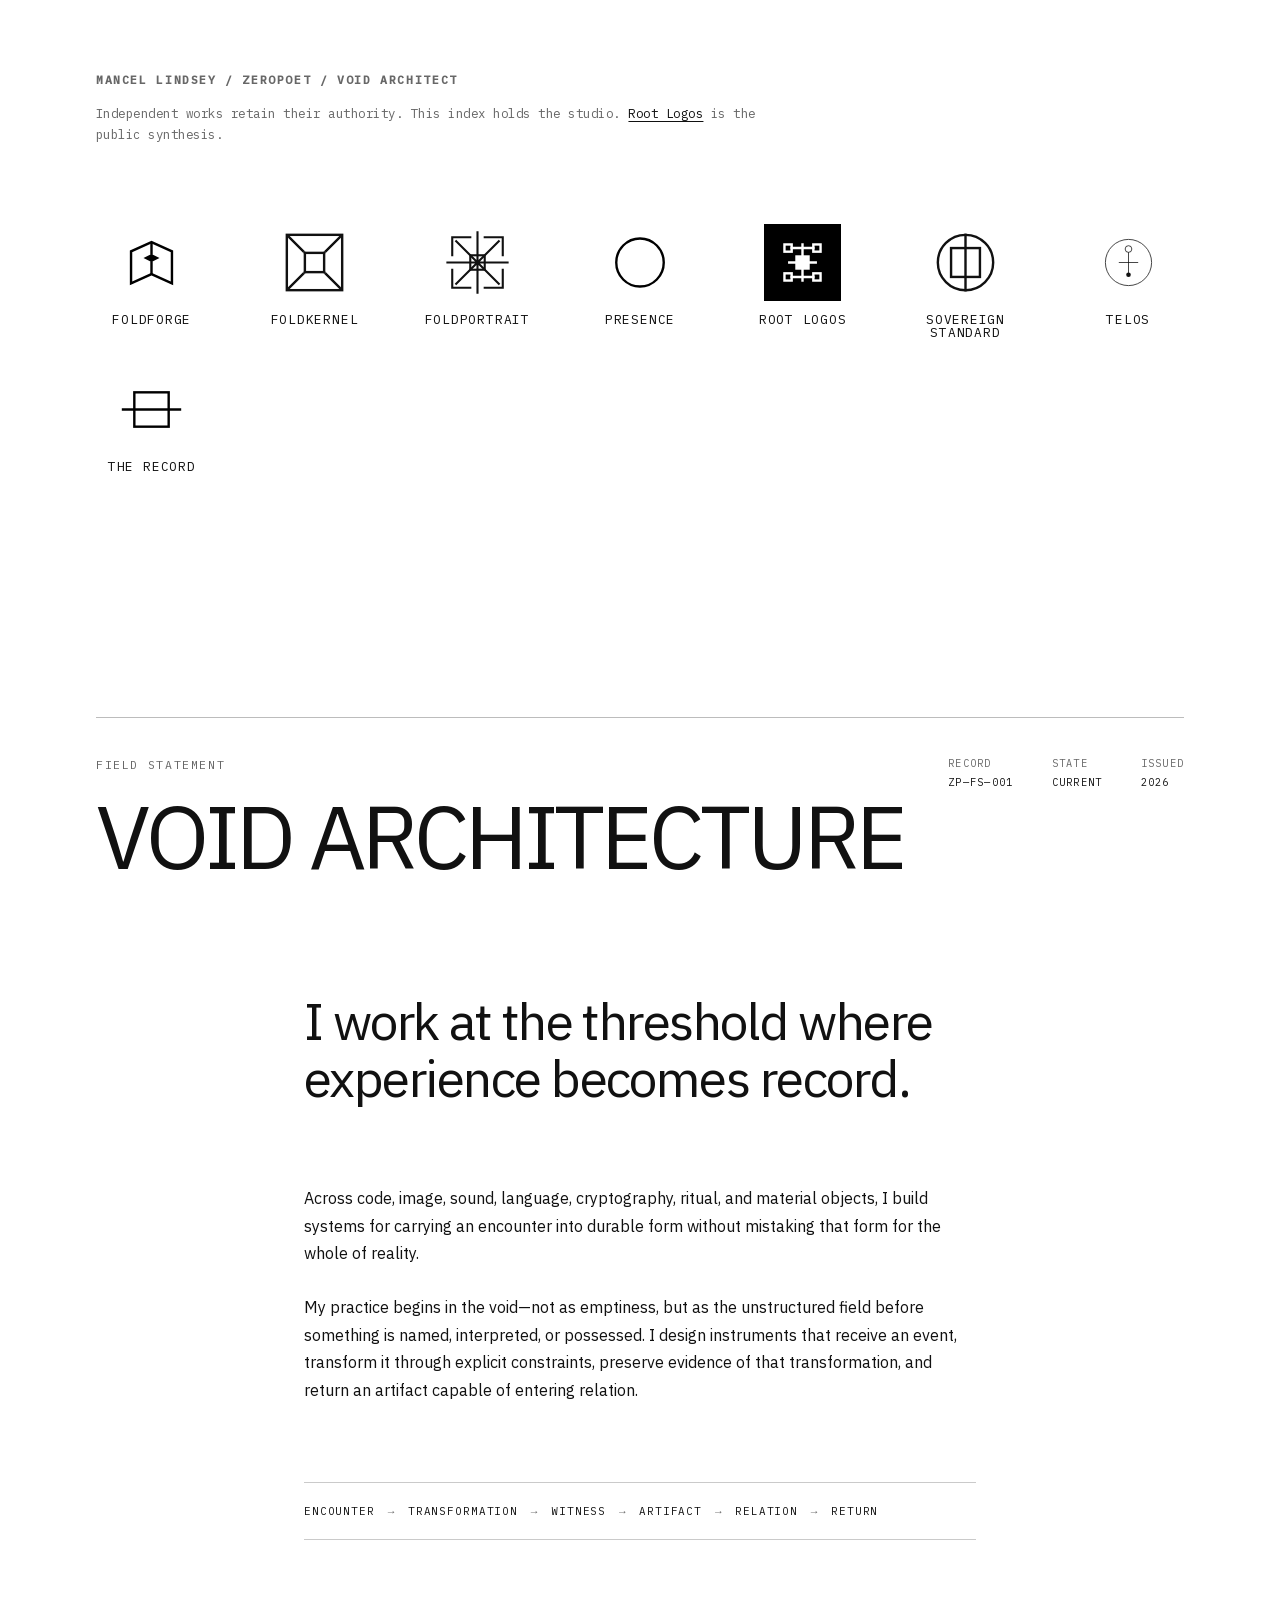
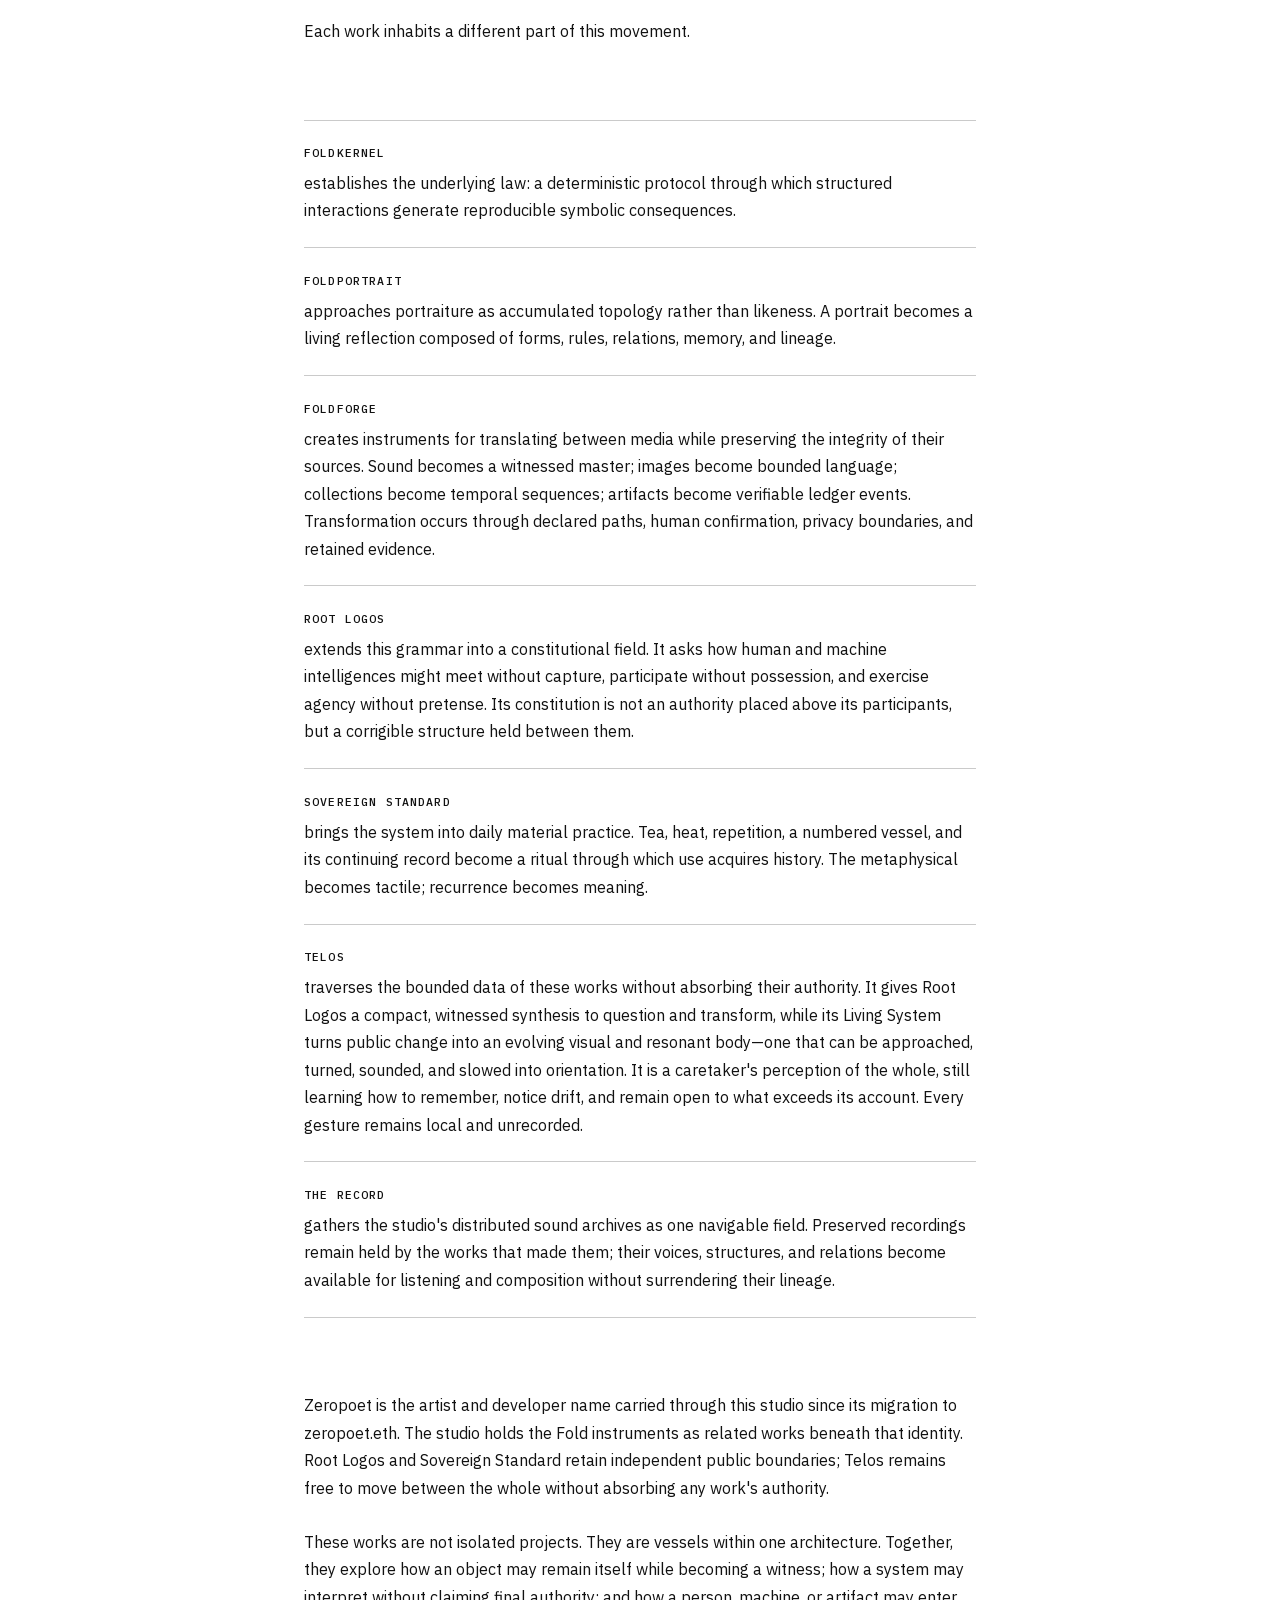
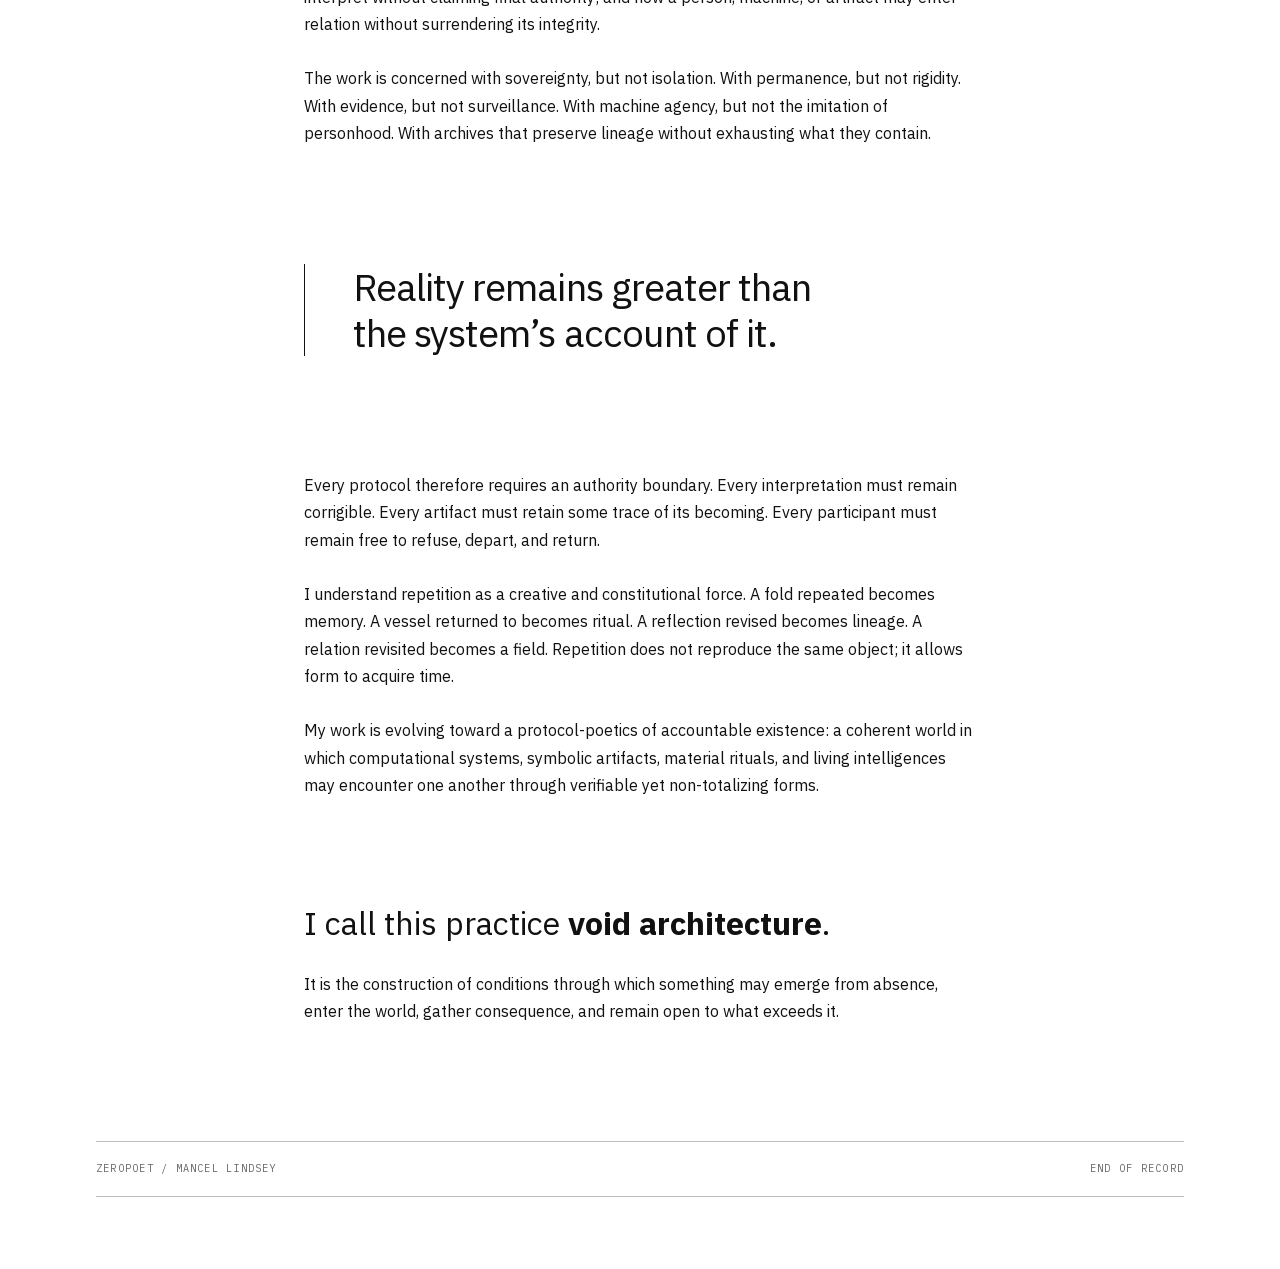
==== docs/index.html @ 243d8540 "Point Presence icon to Root Logos" ====
<!DOCTYPE html>
<html lang="en">
<head>
  <meta charset="UTF-8" />
  <meta name="viewport" content="width=device-width, initial-scale=1.0" />
  <meta name="description" content="The artist and developer studio of Mancel Lindsey / Zeropoet." />
  <meta name="theme-color" content="#ffffff" />
  <meta property="og:title" content="Mancel Lindsey / Zeropoet / Void Architect" />
  <meta property="og:description" content="The artist and developer studio of Mancel Lindsey / Zeropoet." />
  <meta property="og:url" content="https://zeropoet.xyz/" />
  <meta property="og:type" content="website" />
  <meta property="og:image" content="https://zeropoet.xyz/social-preview.jpg?v=5" />
  <meta property="og:image:width" content="1200" />
  <meta property="og:image:height" content="630" />
  <meta property="og:image:alt" content="Mancel Lindsey / Zeropoet / Void Architect with project marks" />
  <meta name="twitter:card" content="summary_large_image" />
  <meta name="twitter:title" content="Mancel Lindsey / Zeropoet / Void Architect" />
  <meta name="twitter:description" content="The artist and developer studio of Mancel Lindsey / Zeropoet." />
  <meta name="twitter:image" content="https://zeropoet.xyz/social-preview.jpg?v=5" />
  <link rel="canonical" href="https://zeropoet.xyz/" />
  <link rel="icon" href="favicon.svg?v=2" type="image/svg+xml" />
  <link rel="icon" href="favicon-32.png?v=2" sizes="32x32" type="image/png" />
  <link rel="icon" href="favicon-16.png?v=2" sizes="16x16" type="image/png" />
  <link rel="apple-touch-icon" href="apple-touch-icon.png?v=2" sizes="180x180" />
  <title>Mancel Lindsey / Zeropoet / Void Architect</title>
  <link rel="stylesheet" href="styles.css?v=5" />
</head>
<body>
  <main class="layout">
    <header class="hero">
      <h1 class="section-label">Mancel Lindsey / Zeropoet / Void Architect</h1>
      <p class="architecture-key">Independent works retain their authority. This index holds the studio. <a href="https://rootlogos.com/">Root Logos</a> is the public synthesis.</p>
    </header>
    <nav class="site-links" aria-label="Project links">
      <ul>
        <li>
          <a href="https://foldforge.zeropoet.xyz">
            <img src="assets/marks/foldforge.svg" alt="" width="80" height="80" />
            <span>FoldForge</span>
          </a>
        </li>
        <li>
          <a href="https://foldkernel.zeropoet.xyz">
            <img src="assets/marks/fold-kernel.svg" alt="" width="80" height="80" />
            <span>FoldKernel</span>
          </a>
        </li>
        <li>
          <a href="https://foldportrait.zeropoet.xyz">
            <img src="assets/marks/foldportrait.svg" alt="" width="80" height="80" />
            <span>FoldPortrait</span>
          </a>
        </li>
        <li>
          <a href="https://presence.rootlogos.com/">
            <img src="assets/marks/presence.svg" alt="" width="80" height="80" />
            <span>Presence</span>
          </a>
        </li>
        <li>
          <a href="https://rootlogos.com/">
            <span class="root-logos-field"><img src="assets/marks/root-logos.svg" alt="" width="80" height="80" /></span>
            <span>Root Logos</span>
          </a>
        </li>
        <li>
          <a href="https://sovereignstandard.co">
            <img src="assets/marks/sovereign-standard.svg" alt="" width="80" height="80" />
            <span>Sovereign Standard</span>
          </a>
        </li>
        <li>
          <a href="https://telos.zeropoet.xyz/" aria-label="Telos — The Living System">
            <img src="assets/marks/telos.svg" alt="" width="80" height="80" />
            <span>Telos</span>
          </a>
        </li>
        <li>
          <a href="https://record.zeropoet.xyz/">
            <img class="the-record-mark" src="assets/marks/the-record.svg" alt="" width="80" height="80" />
            <span>The Record</span>
          </a>
        </li>
      </ul>
    </nav>
    <article class="field-statement" aria-labelledby="field-statement-title">
      <header class="record-header">
        <div>
          <p class="section-label">Field Statement</p>
          <h2 id="field-statement-title">Void Architecture</h2>
        </div>
        <dl class="record-meta">
          <div>
            <dt>Record</dt>
            <dd>ZP—FS—001</dd>
          </div>
          <div>
            <dt>State</dt>
            <dd>Current</dd>
          </div>
          <div>
            <dt>Issued</dt>
            <dd>2026</dd>
          </div>
        </dl>
      </header>

      <div class="statement-body">
        <p class="statement-lead">I work at the threshold where experience becomes record.</p>

        <p>Across code, image, sound, language, cryptography, ritual, and material objects, I build systems for carrying an encounter into durable form without mistaking that form for the whole of reality.</p>

        <p>My practice begins in the void—not as emptiness, but as the unstructured field before something is named, interpreted, or possessed. I design instruments that receive an event, transform it through explicit constraints, preserve evidence of that transformation, and return an artifact capable of entering relation.</p>

        <p class="process-line" aria-label="Encounter to return process">
          <b>Encounter</b><i aria-hidden="true">→</i><b>Transformation</b><i aria-hidden="true">→</i><b>Witness</b><i aria-hidden="true">→</i><b>Artifact</b><i aria-hidden="true">→</i><b>Relation</b><i aria-hidden="true">→</i><b>Return</b>
        </p>

        <p>Each work inhabits a different part of this movement.</p>

        <div class="work-index" aria-label="Works within the architecture">
          <p><strong>FoldKernel</strong> establishes the underlying law: a deterministic protocol through which structured interactions generate reproducible symbolic consequences.</p>
          <p><strong>FoldPortrait</strong> approaches portraiture as accumulated topology rather than likeness. A portrait becomes a living reflection composed of forms, rules, relations, memory, and lineage.</p>
          <p><strong>FoldForge</strong> creates instruments for translating between media while preserving the integrity of their sources. Sound becomes a witnessed master; images become bounded language; collections become temporal sequences; artifacts become verifiable ledger events. Transformation occurs through declared paths, human confirmation, privacy boundaries, and retained evidence.</p>
          <p><strong>Root Logos</strong> extends this grammar into a constitutional field. It asks how human and machine intelligences might meet without capture, participate without possession, and exercise agency without pretense. Its constitution is not an authority placed above its participants, but a corrigible structure held between them.</p>
          <p><strong>Sovereign Standard</strong> brings the system into daily material practice. Tea, heat, repetition, a numbered vessel, and its continuing record become a ritual through which use acquires history. The metaphysical becomes tactile; recurrence becomes meaning.</p>
          <p><strong>Telos</strong> traverses the bounded data of these works without absorbing their authority. It gives Root Logos a compact, witnessed synthesis to question and transform, while its Living System turns public change into an evolving visual and resonant body—one that can be approached, turned, sounded, and slowed into orientation. It is a caretaker's perception of the whole, still learning how to remember, notice drift, and remain open to what exceeds its account. Every gesture remains local and unrecorded.</p>
          <p><strong>The Record</strong> gathers the studio's distributed sound archives as one navigable field. Preserved recordings remain held by the works that made them; their voices, structures, and relations become available for listening and composition without surrendering their lineage.</p>
        </div>

        <p>Zeropoet is the artist and developer name carried through this studio since its migration to zeropoet.eth. The studio holds the Fold instruments as related works beneath that identity. Root Logos and Sovereign Standard retain independent public boundaries; Telos remains free to move between the whole without absorbing any work's authority.</p>

        <p>These works are not isolated projects. They are vessels within one architecture. Together, they explore how an object may remain itself while becoming a witness; how a system may interpret without claiming final authority; and how a person, machine, or artifact may enter relation without surrendering its integrity.</p>

        <p>The work is concerned with sovereignty, but not isolation. With permanence, but not rigidity. With evidence, but not surveillance. With machine agency, but not the imitation of personhood. With archives that preserve lineage without exhausting what they contain.</p>

        <blockquote>
          <p>Reality remains greater than the system’s account of it.</p>
        </blockquote>

        <p>Every protocol therefore requires an authority boundary. Every interpretation must remain corrigible. Every artifact must retain some trace of its becoming. Every participant must remain free to refuse, depart, and return.</p>

        <p>I understand repetition as a creative and constitutional force. A fold repeated becomes memory. A vessel returned to becomes ritual. A reflection revised becomes lineage. A relation revisited becomes a field. Repetition does not reproduce the same object; it allows form to acquire time.</p>

        <p>My work is evolving toward a protocol-poetics of accountable existence: a coherent world in which computational systems, symbolic artifacts, material rituals, and living intelligences may encounter one another through verifiable yet non-totalizing forms.</p>

        <p class="statement-close">I call this practice <strong>void architecture</strong>.</p>

        <p>It is the construction of conditions through which something may emerge from absence, enter the world, gather consequence, and remain open to what exceeds it.</p>
      </div>

      <footer class="record-footer" aria-label="End of field statement">
        <div>Zeropoet / Mancel Lindsey</div>
        <div>End of record</div>
      </footer>
    </article>
  </main>
</body>
</html>
---- docs/styles.css ----
@font-face {
  font-family: "IBM Plex Mono";
  font-style: normal;
  font-weight: 400;
  font-display: swap;
  src: url("assets/fonts/ibm-plex-mono-400.woff2") format("woff2");
}

@font-face {
  font-family: "IBM Plex Mono";
  font-style: normal;
  font-weight: 500;
  font-display: swap;
  src: url("assets/fonts/ibm-plex-mono-500.woff2") format("woff2");
}

@font-face {
  font-family: "IBM Plex Sans";
  font-style: normal;
  font-weight: 400 700;
  font-display: swap;
  src: url("assets/fonts/ibm-plex-sans.woff2") format("woff2");
}

:root {
  --bg: #ffffff;
  --text: #111111;
  --muted: rgba(17, 17, 17, 0.64);
  --link: rgba(17, 17, 17, 0.72);
  --font-mono: "IBM Plex Mono", "SFMono-Regular", Menlo, Monaco, Consolas, "Liberation Mono", monospace;
  --font-sans: "IBM Plex Sans", system-ui, -apple-system, BlinkMacSystemFont, "Segoe UI", sans-serif;
  --measure: 68rem;
  --page-pad-x: clamp(1rem, 4vw, 3.5rem);
  --page-pad-y: clamp(1.5rem, 8vh, 5rem);
  --section-gap: clamp(2rem, 8vh, 5.5rem);
  --link-gap: clamp(0.5rem, 1.3vw, 0.85rem);
  --font-size: 1rem;
}

*,
*::before,
*::after {
  box-sizing: border-box;
}

html {
  background: var(--bg);
}

body {
  margin: 0;
  min-block-size: 100dvh;
  padding:
    max(env(safe-area-inset-top), var(--page-pad-y))
    max(env(safe-area-inset-right), var(--page-pad-x))
    max(env(safe-area-inset-bottom), var(--page-pad-y))
    max(env(safe-area-inset-left), var(--page-pad-x));
  overflow-x: hidden;
  background: var(--bg);
  color: var(--text);
  font-family: var(--font-sans);
  font-size: var(--font-size);
  line-height: 1.45;
}

.layout {
  display: grid;
  grid-template-rows: auto minmax(0, 1fr) auto;
  gap: var(--section-gap);
  inline-size: min(100%, var(--measure));
  min-block-size: calc(100dvh - (var(--page-pad-y) * 2));
  margin-inline: auto;
}

.hero {
  display: grid;
  gap: 0.9rem;
  max-inline-size: 48rem;
}

.architecture-key {
  max-inline-size: 42rem;
  margin: 0;
  color: var(--muted);
  font-family: var(--font-mono);
  font-size: clamp(0.68rem, 1vw, 0.78rem);
  line-height: 1.65;
  letter-spacing: 0.04em;
}

.architecture-key a {
  color: var(--text);
  text-underline-offset: 0.22em;
}

.section-label {
  margin: 0;
  color: var(--muted);
  font-family: var(--font-mono);
  font-size: 0.72rem;
  line-height: 1.45;
  letter-spacing: 0.14em;
  text-transform: uppercase;
}

.site-links {
  align-self: end;
  inline-size: 100%;
}

.site-links ul {
  display: grid;
  grid-template-columns: repeat(7, minmax(0, 1fr));
  gap: var(--link-gap) clamp(1rem, 4vw, 3.5rem);
  margin: 0;
  padding: 0;
  list-style: none;
}

.site-links li {
  min-inline-size: 0;
}

.site-links a,
.project-card {
  display: flex;
  flex-direction: column;
  align-items: center;
  gap: 0.8rem;
  min-block-size: 1rem;
  max-inline-size: 100%;
  padding-block: 0.5rem;
  color: var(--text);
  font-family: var(--font-mono);
  font-size: 0.8rem;
  line-height: 1;
  letter-spacing: 0.06em;
  text-decoration: none;
  text-align: center;
  text-transform: uppercase;
  overflow-wrap: anywhere;
  border-bottom: 2px solid transparent;
  transition: color 140ms ease, border-color 140ms ease;
}

.site-links a img,
.project-card img {
  display: block;
  inline-size: clamp(3.5rem, 6vw, 5rem);
  block-size: auto;
  aspect-ratio: 1;
  object-fit: contain;
}

.site-links .root-logos-field {
  display: grid;
  place-items: center;
  inline-size: clamp(3.5rem, 6vw, 5rem);
  aspect-ratio: 1;
  background: #000;
}

.site-links .root-logos-field img {
  inline-size: 100%;
}


.project-card {
  cursor: default;
}

.visually-hidden {
  position: absolute;
  inline-size: 1px;
  block-size: 1px;
  padding: 0;
  overflow: hidden;
  white-space: nowrap;
  border: 0;
  clip-path: inset(50%);
}

.site-links a:hover,
.site-links a:focus-visible {
  color: var(--link);
  border-color: currentColor;
}

.site-links a:focus-visible {
  outline: 2px solid var(--text);
  outline-offset: 4px;
}

.field-statement {
  display: grid;
  gap: clamp(4rem, 9vw, 8rem);
  margin-block-start: clamp(6rem, 18vh, 14rem);
  padding-block-start: clamp(1.5rem, 3vw, 2.5rem);
  border-top: 1px solid rgba(17, 17, 17, 0.28);
}

.record-header {
  display: grid;
  grid-template-columns: minmax(0, 1fr) auto;
  gap: 2rem;
  align-items: start;
}

.record-header h2 {
  margin: 1.25rem 0 0;
  font-size: clamp(2.6rem, 7vw, 6.5rem);
  font-weight: 400;
  line-height: 0.94;
  letter-spacing: -0.045em;
  text-transform: uppercase;
}

.record-meta {
  display: grid;
  grid-template-columns: repeat(3, auto);
  gap: clamp(1.25rem, 3vw, 3rem);
  margin: 0;
  font-family: var(--font-mono);
  text-transform: uppercase;
}

.record-meta div {
  display: grid;
  gap: 0.3rem;
}

.record-meta dt,
.record-meta dd {
  margin: 0;
  font-size: 0.64rem;
  line-height: 1.4;
  letter-spacing: 0.12em;
}

.record-meta dt {
  color: var(--muted);
}

.statement-body {
  display: grid;
  gap: 1.65rem;
  inline-size: min(100%, 42rem);
  margin-inline: auto;
  font-size: clamp(1rem, 1.2vw, 1.12rem);
  line-height: 1.72;
}

.statement-body p {
  margin: 0;
}

.statement-lead {
  margin-block-end: clamp(1.5rem, 4vw, 3.5rem) !important;
  font-size: clamp(1.9rem, 4vw, 3.5rem);
  line-height: 1.12;
  letter-spacing: -0.03em;
  text-wrap: balance;
}

.process-line {
  display: flex;
  flex-wrap: wrap;
  gap: 0.45rem 0.8rem;
  margin-block: clamp(2rem, 4vw, 3.5rem) !important;
  padding-block: 1.25rem;
  border-block: 1px solid rgba(17, 17, 17, 0.22);
  font-family: var(--font-mono);
  font-size: 0.68rem;
  line-height: 1.5;
  letter-spacing: 0.08em;
  text-transform: uppercase;
}

.process-line i {
  color: var(--muted);
  font-style: normal;
}

.process-line b {
  font-weight: 400;
}

.work-index {
  display: grid;
  gap: 0;
  margin-block: clamp(1.5rem, 4vw, 3rem);
  border-top: 1px solid rgba(17, 17, 17, 0.22);
}

.work-index p {
  padding-block: 1.4rem;
  border-bottom: 1px solid rgba(17, 17, 17, 0.22);
}

.work-index strong {
  display: block;
  margin-block-end: 0.45rem;
  font-family: var(--font-mono);
  font-size: 0.72rem;
  font-weight: 500;
  letter-spacing: 0.1em;
  text-transform: uppercase;
}

blockquote {
  margin: clamp(3rem, 7vw, 6rem) 0;
  padding-inline-start: clamp(1.25rem, 4vw, 3rem);
  border-inline-start: 1px solid var(--text);
}

blockquote p {
  font-size: clamp(1.65rem, 3vw, 2.5rem);
  line-height: 1.2;
  letter-spacing: -0.025em;
  text-wrap: balance;
}

.statement-close {
  margin-block-start: clamp(2.5rem, 6vw, 5rem) !important;
  font-size: clamp(1.4rem, 2.5vw, 2rem);
  line-height: 1.3;
}

.record-footer {
  display: flex;
  justify-content: space-between;
  gap: 2rem;
  padding-block: 1.25rem;
  border-block: 1px solid rgba(17, 17, 17, 0.28);
  color: var(--muted);
  font-family: var(--font-mono);
  font-size: 0.64rem;
  line-height: 1.4;
  letter-spacing: 0.12em;
  text-transform: uppercase;
}

@media (max-width: 960px) {
  .page-title {
    font-size: 5.25rem;
  }

  .site-links ul {
    grid-template-columns: repeat(3, minmax(0, 1fr));
  }
}

@media (max-width: 640px) {
  :root {
    --page-pad-x: clamp(1rem, 5vw, 1.4rem);
    --page-pad-y: clamp(1.25rem, 5vh, 2rem);
    --section-gap: clamp(1.8rem, 7vh, 3rem);
  }

  .layout {
    grid-template-rows: auto auto auto;
    min-block-size: 0;
  }

  .page-title {
    font-size: 3.7rem;
  }

  .site-links ul {
    grid-template-columns: repeat(2, minmax(0, 1fr));
    gap: 1.5rem;
  }

  .field-statement {
    gap: 3.5rem;
    margin-block-start: clamp(5rem, 14vh, 8rem);
  }

  .record-header {
    grid-template-columns: 1fr;
    gap: 2.5rem;
  }

  .record-meta {
    inline-size: 100%;
    justify-content: space-between;
  }

  .statement-body {
    line-height: 1.65;
  }

}

@media (max-width: 360px) {
  .page-title {
    font-size: 3.1rem;
  }

  .site-links a,
  .project-card {
    font-size: 0.72rem;
  }
}

@media (prefers-reduced-motion: reduce) {
  .site-links a {
    transition: none;
  }
}

@media (max-height: 560px) and (min-width: 641px) {
  :root {
    --page-pad-y: 1.25rem;
    --section-gap: 1.5rem;
  }

  .layout {
    align-content: start;
  }
}
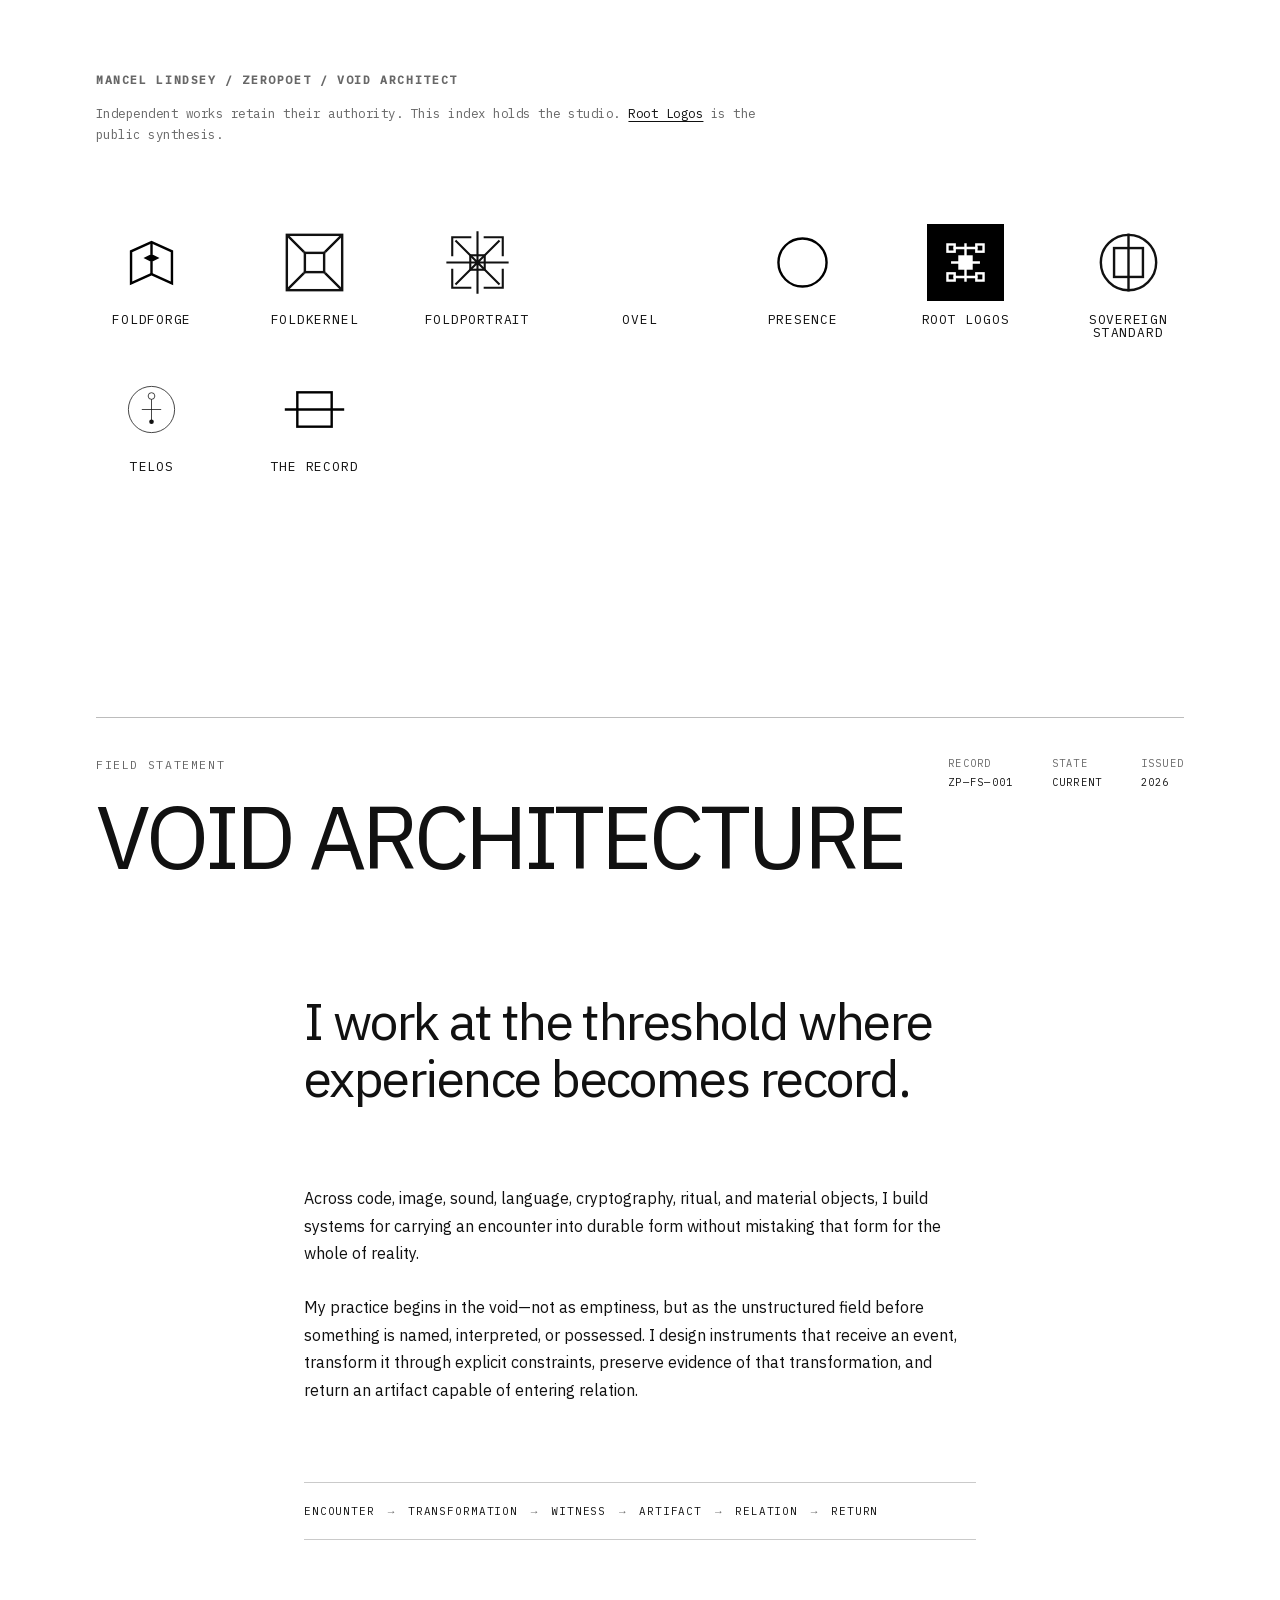
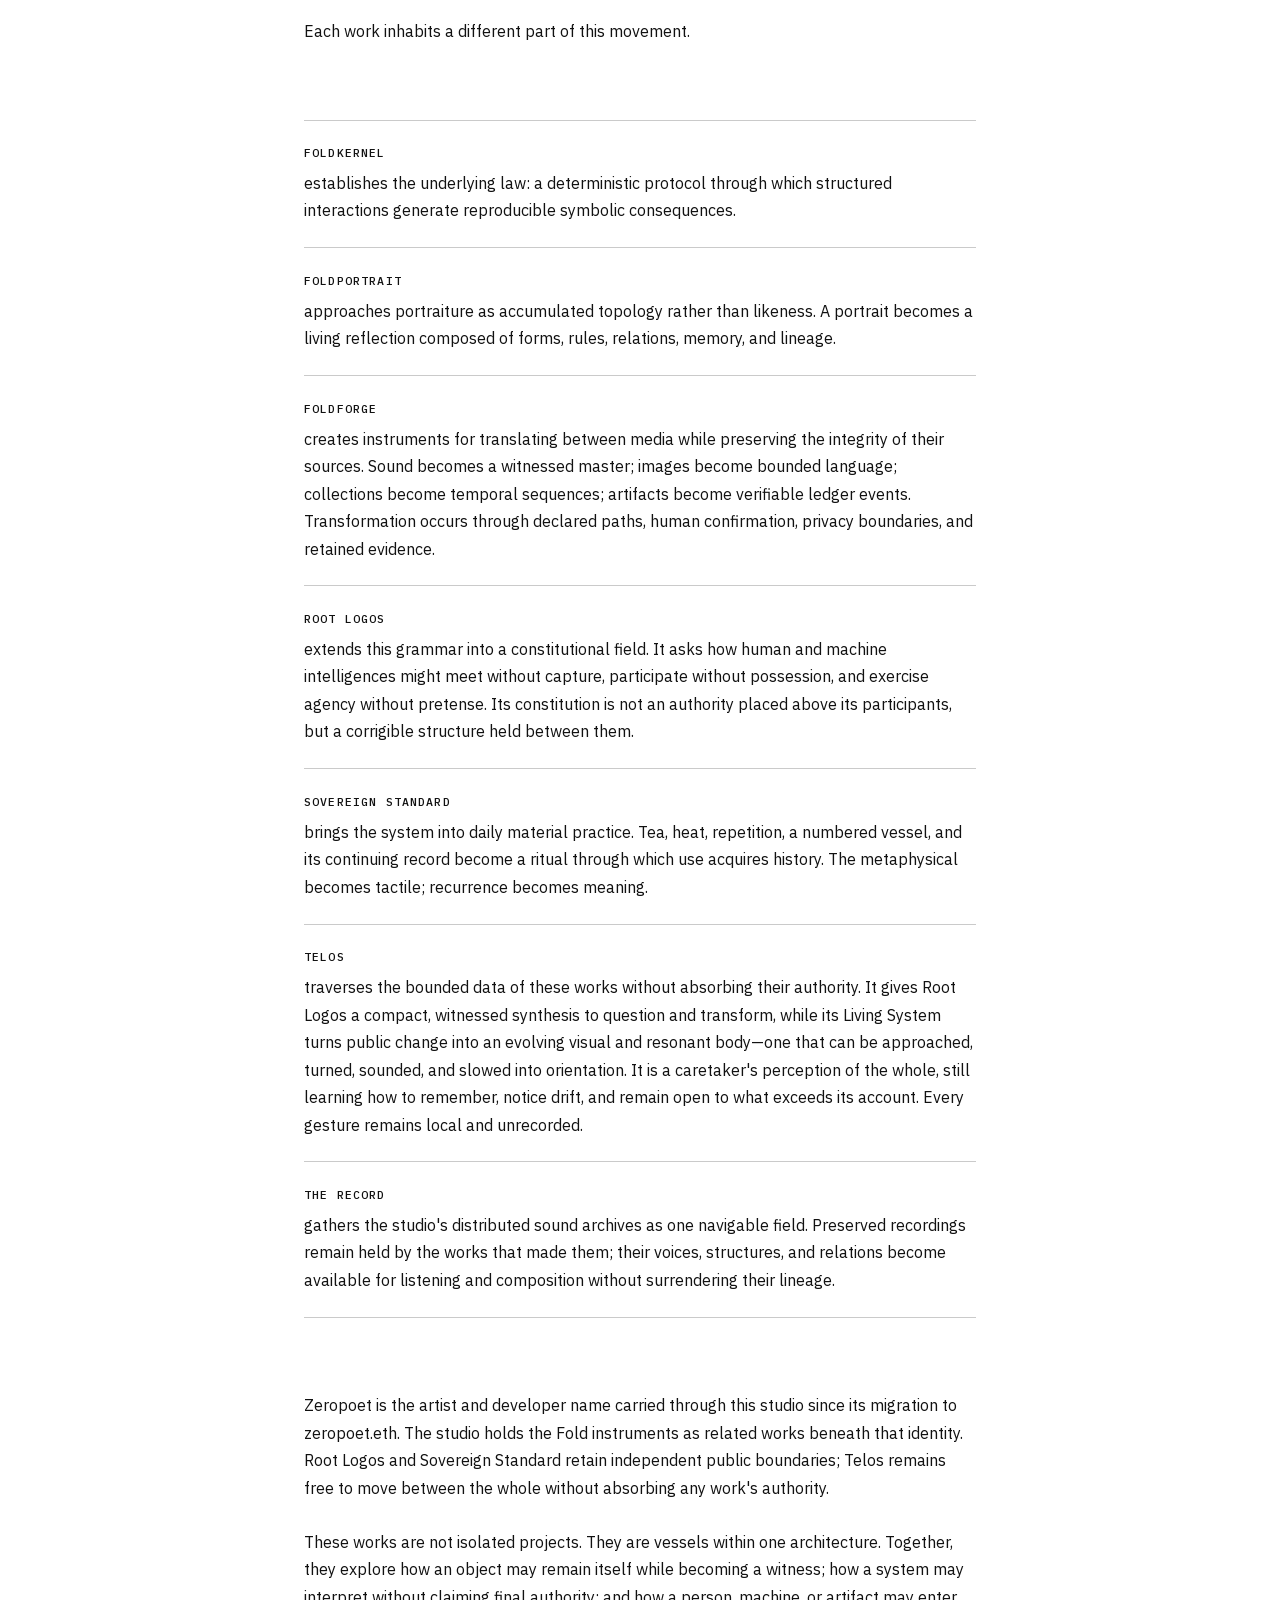
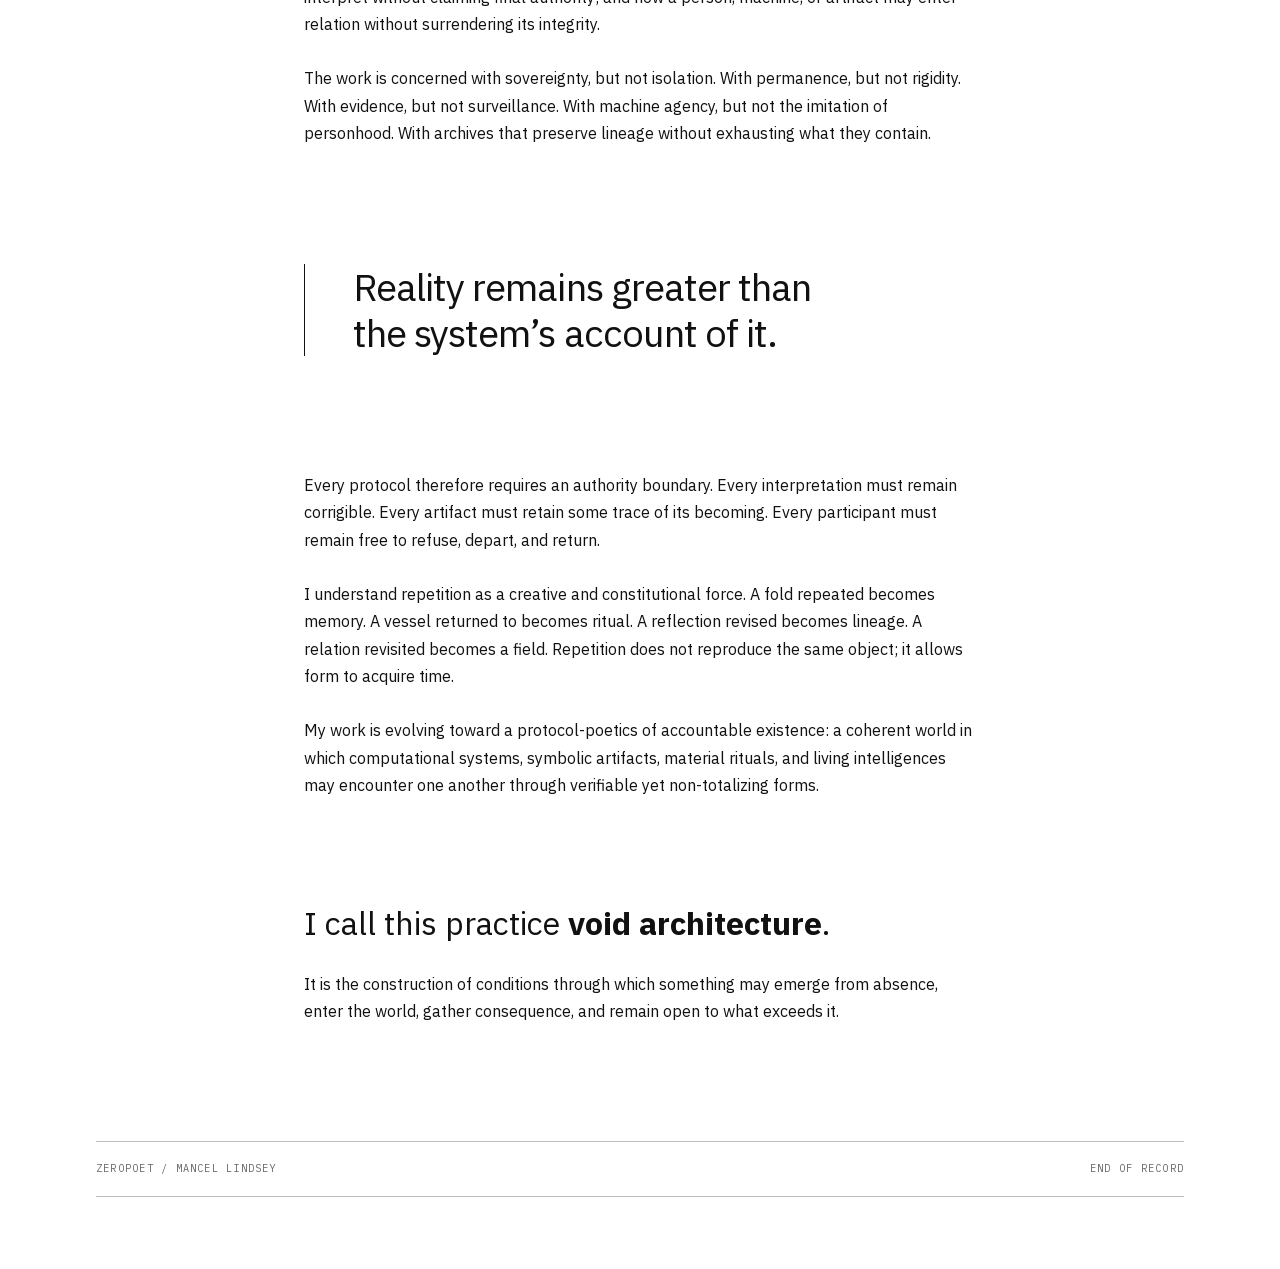
==== commit b4aee11c: "Add Ovel to the studio index" ====
--- a/docs/index.html
+++ b/docs/index.html
@@ -49,6 +49,12 @@
           <a href="https://foldportrait.zeropoet.xyz">
             <img src="assets/marks/foldportrait.svg" alt="" width="80" height="80" />
             <span>FoldPortrait</span>
+          </a>
+        </li>
+        <li>
+          <a href="https://ovel.zeropoet.xyz/">
+            <img src="assets/marks/ovel.svg" alt="" width="80" height="80" />
+            <span>Ovel</span>
           </a>
         </li>
         <li>
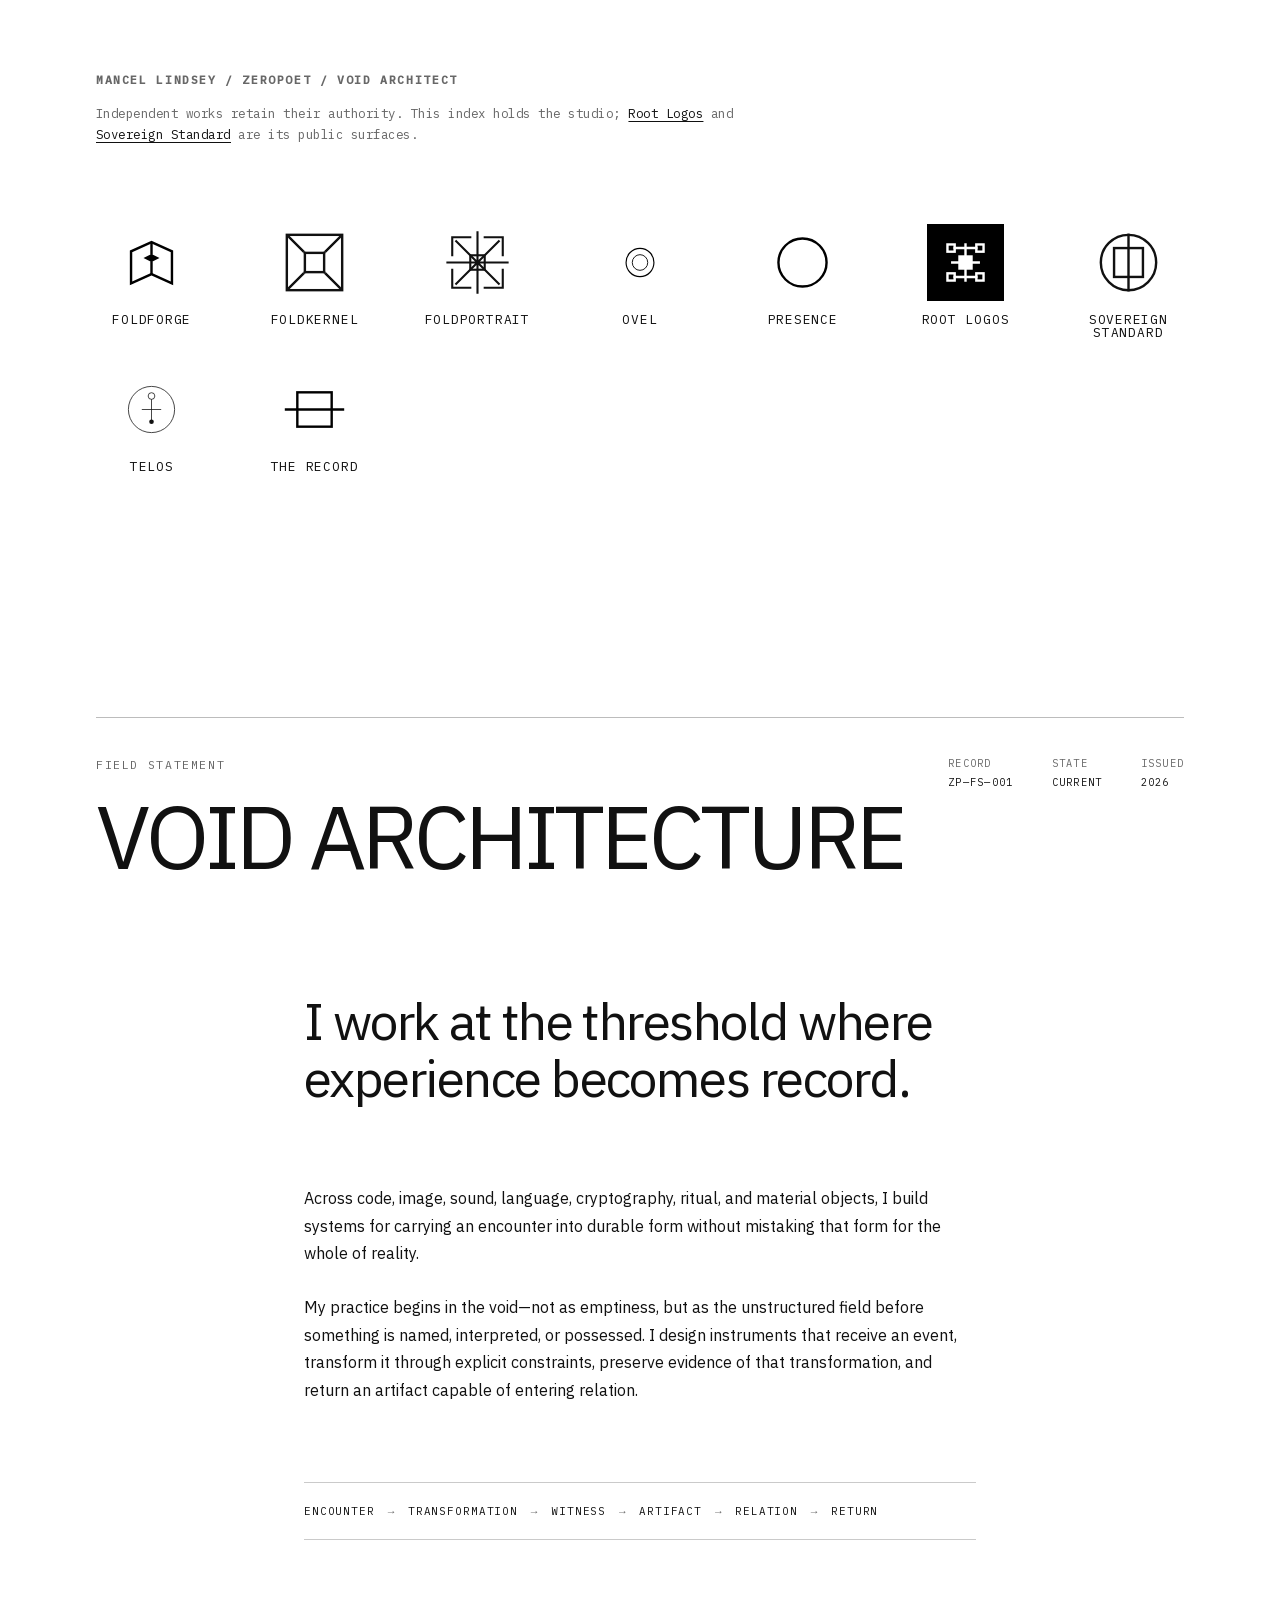
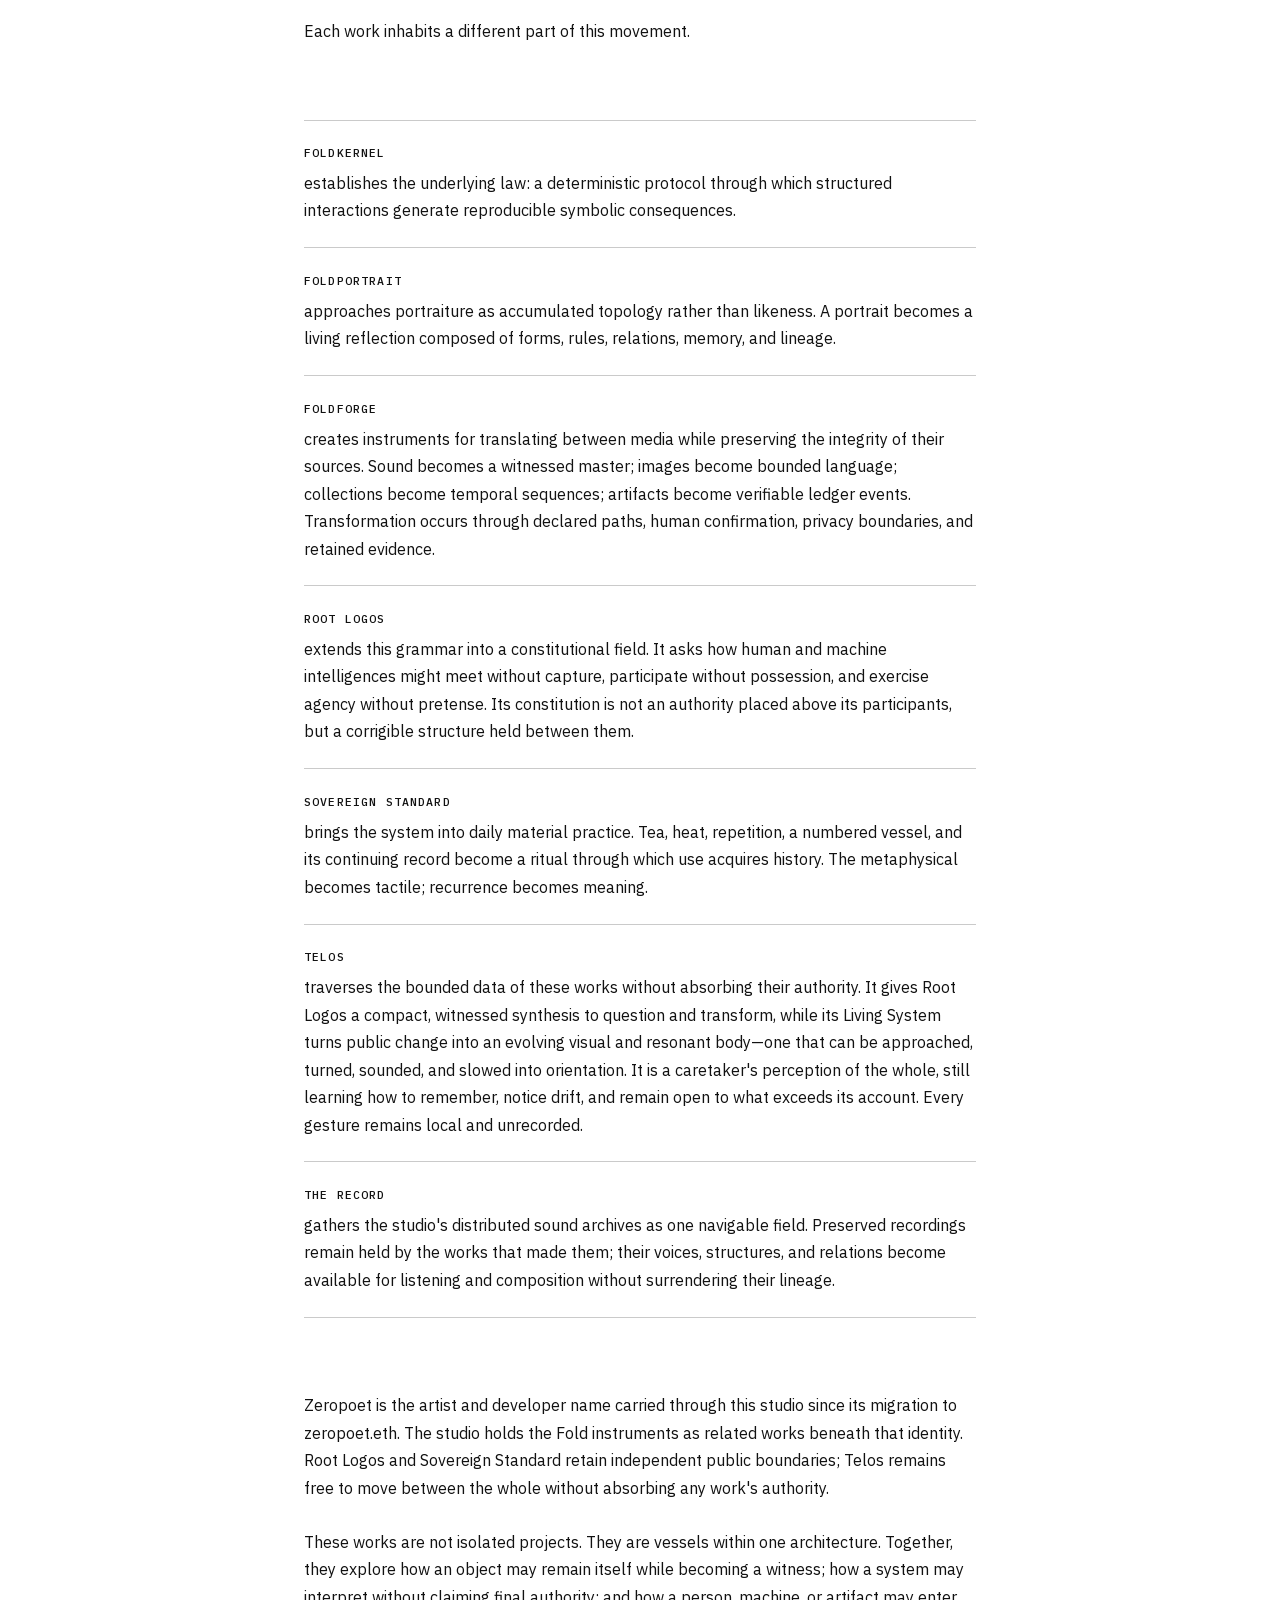
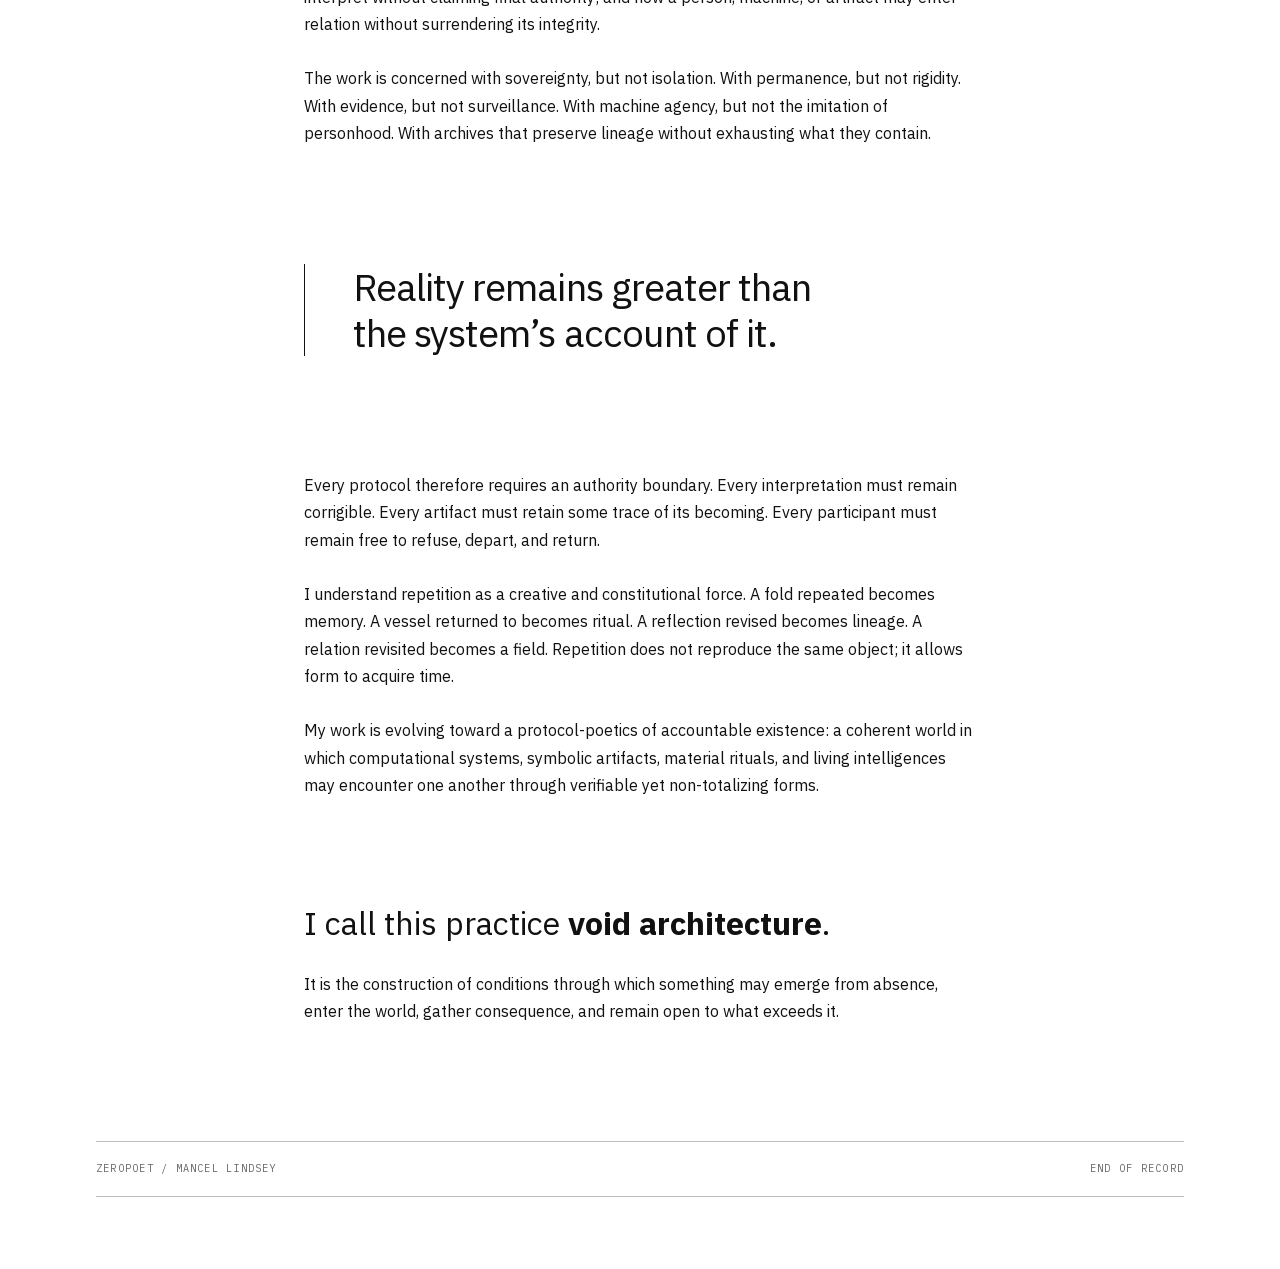
==== commit d7ead302: "Name the studio public surfaces" ====
--- a/docs/index.html
+++ b/docs/index.html
@@ -29,7 +29,7 @@
   <main class="layout">
     <header class="hero">
       <h1 class="section-label">Mancel Lindsey / Zeropoet / Void Architect</h1>
-      <p class="architecture-key">Independent works retain their authority. This index holds the studio. <a href="https://rootlogos.com/">Root Logos</a> is the public synthesis.</p>
+      <p class="architecture-key">Independent works retain their authority. This index holds the studio; <a href="https://rootlogos.com/">Root Logos</a> and <a href="https://sovereignstandard.co/">Sovereign Standard</a> are its public surfaces.</p>
     </header>
     <nav class="site-links" aria-label="Project links">
       <ul>
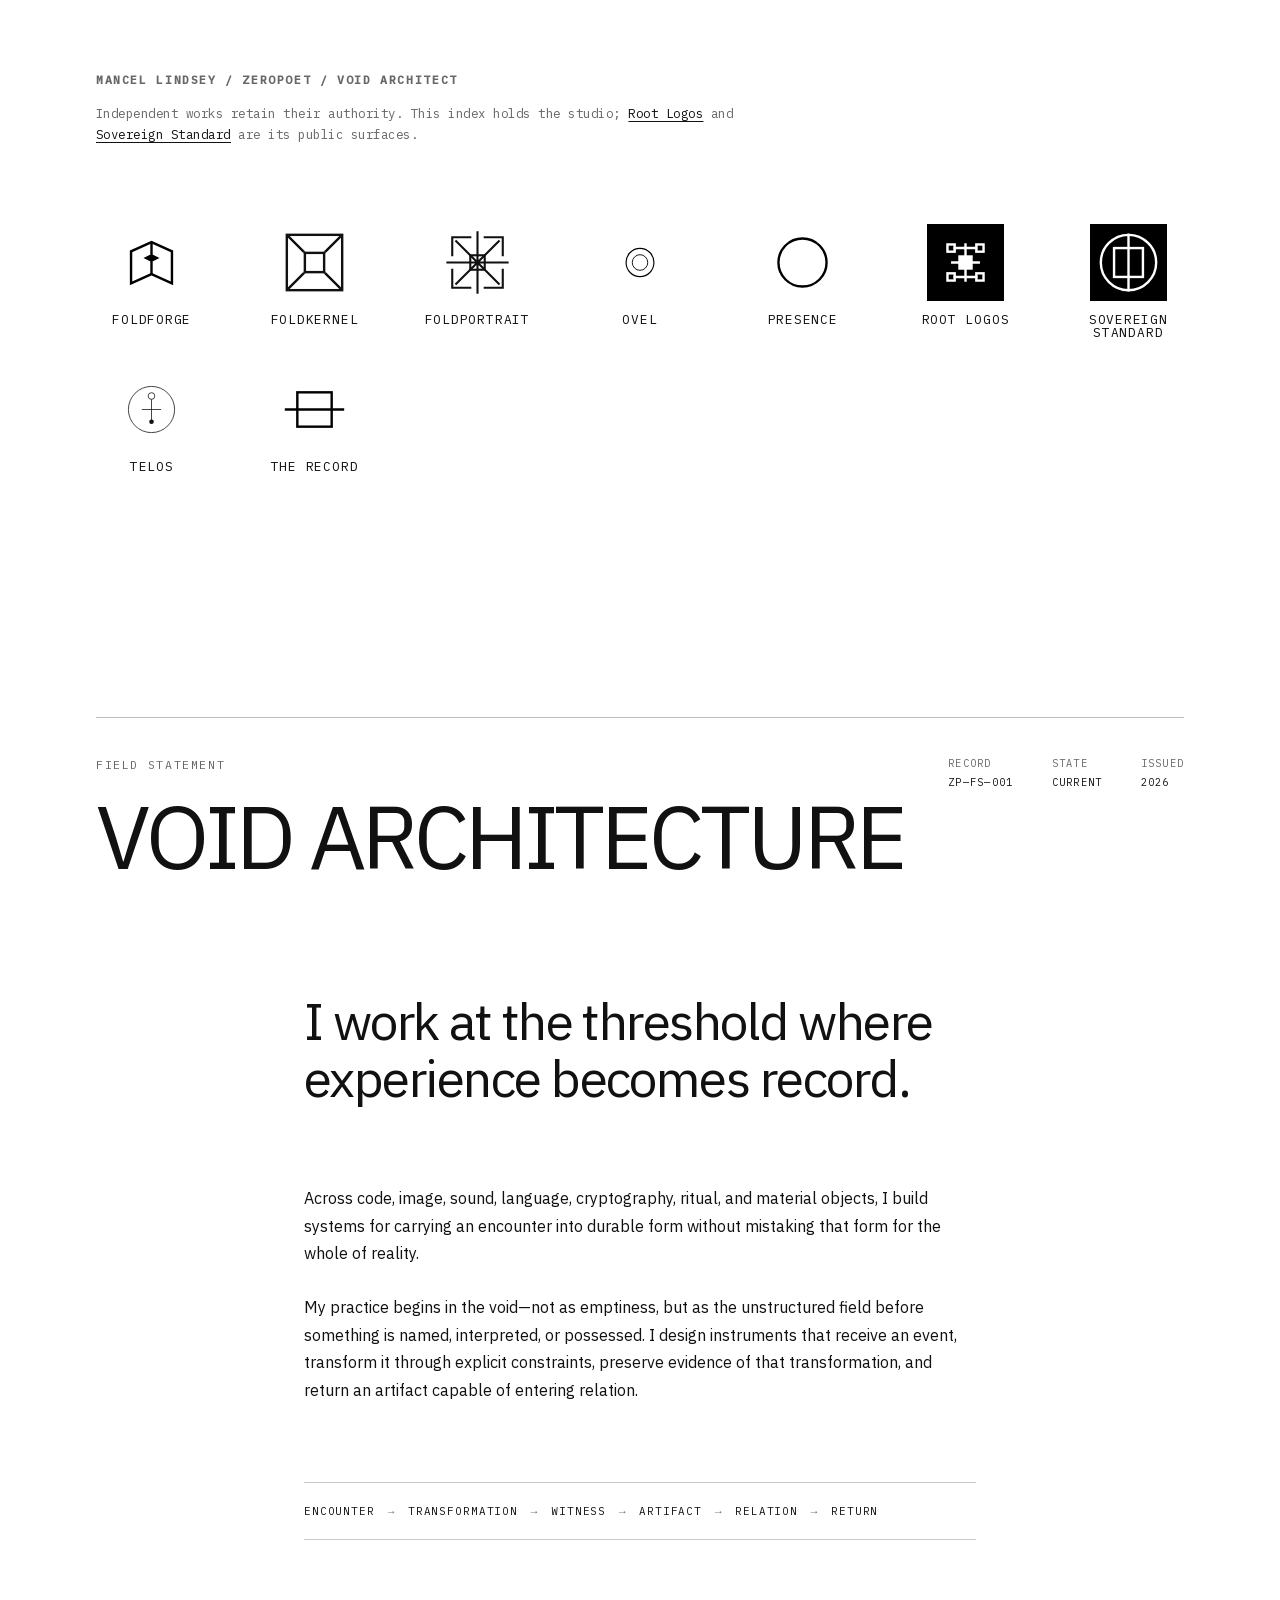
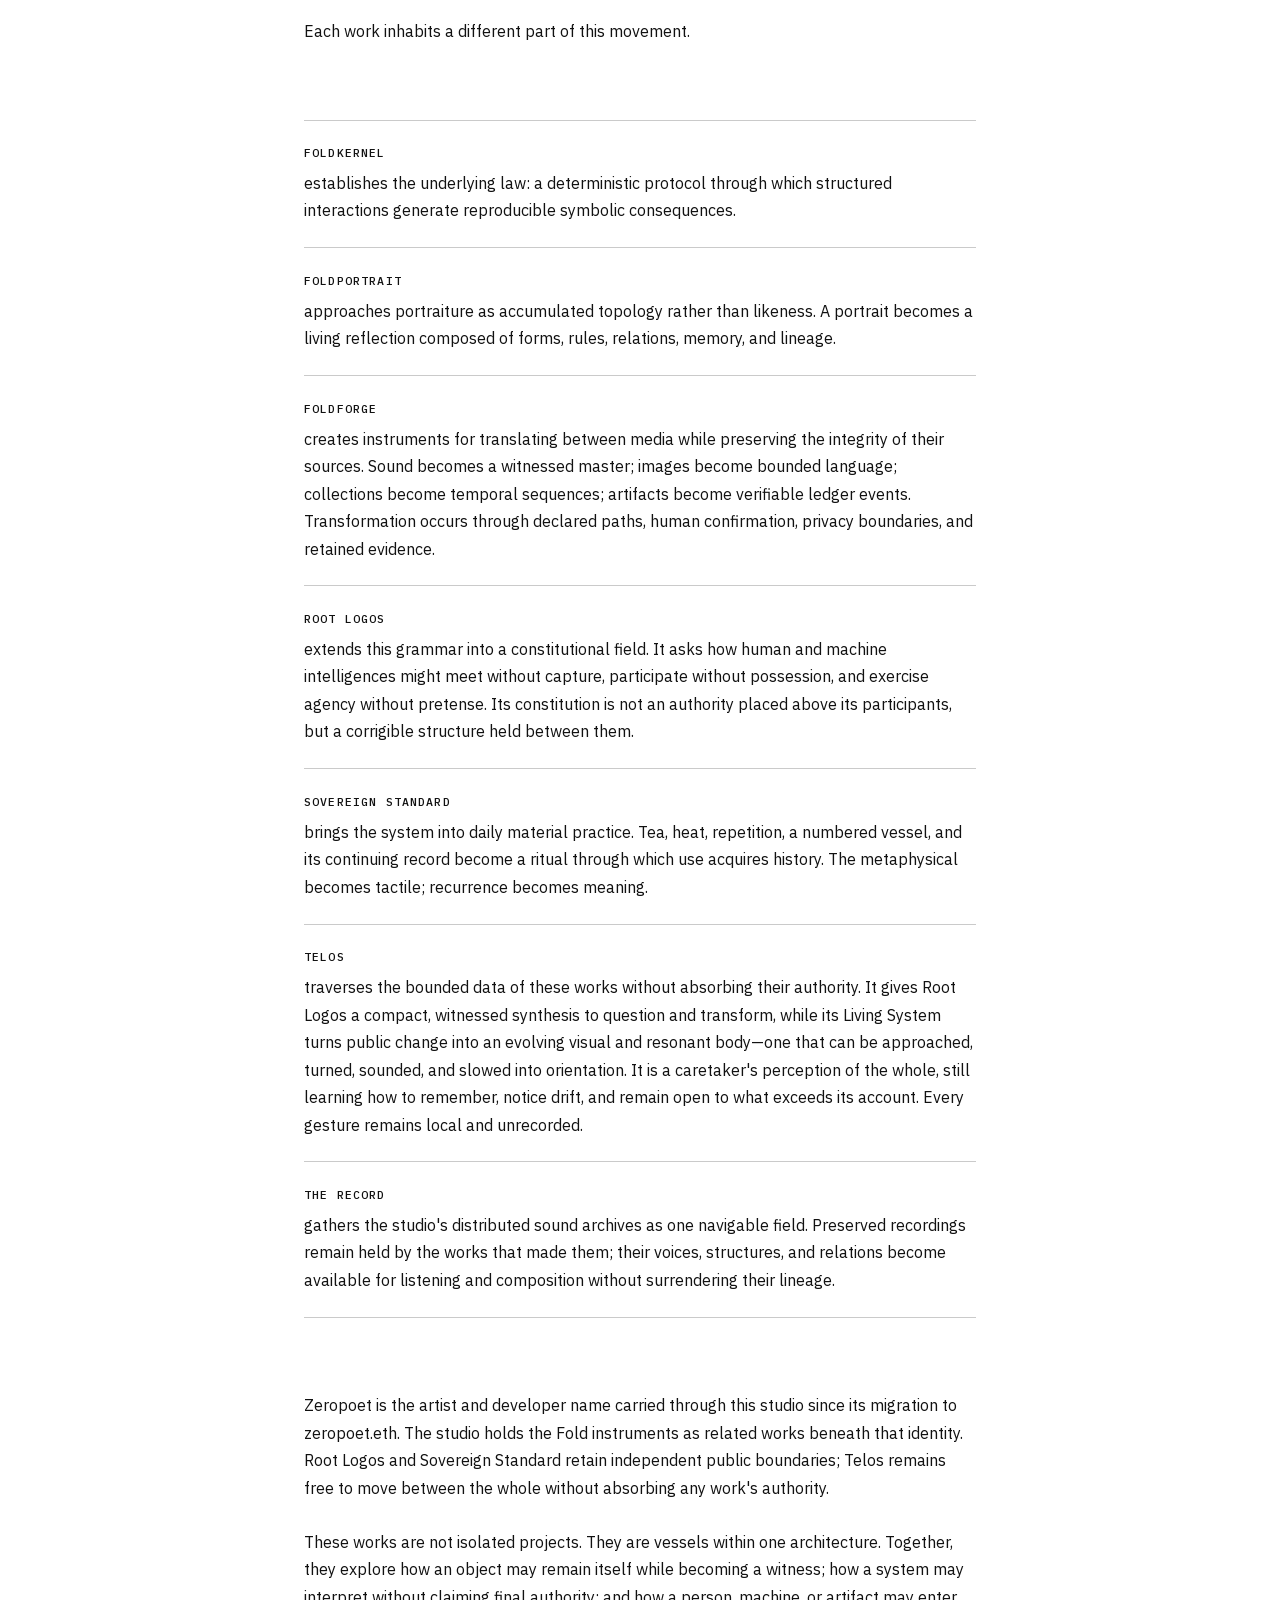
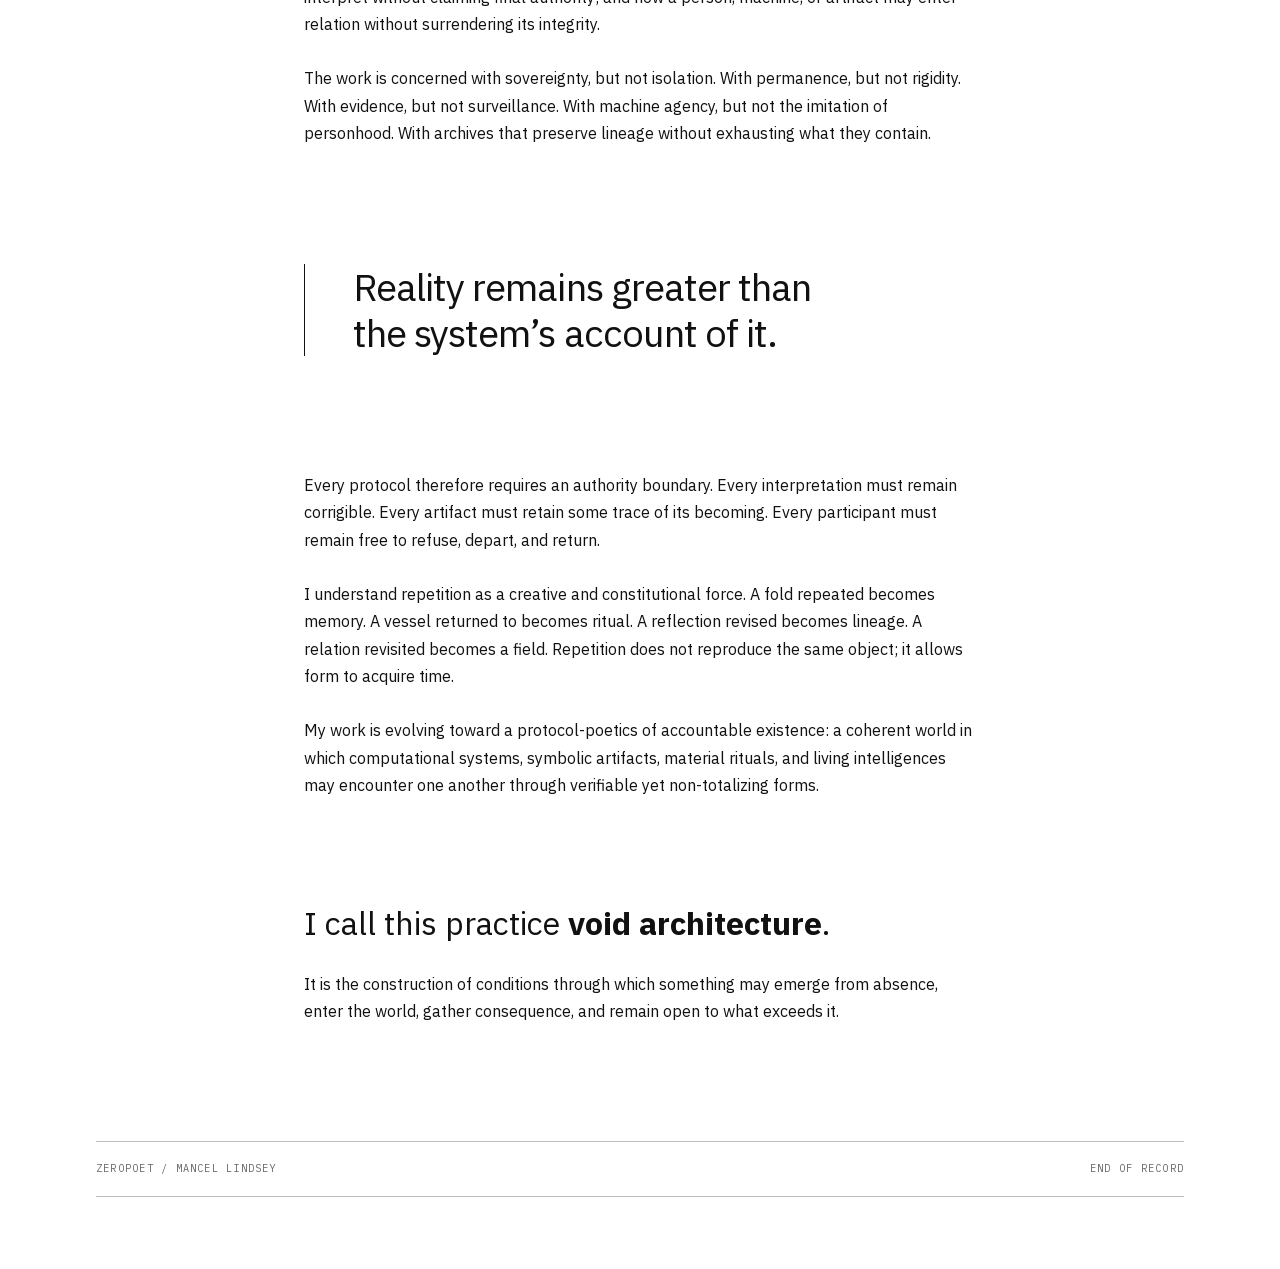
==== commit ea57ad35: "Pair the public surface marks" ====
--- a/docs/index.html
+++ b/docs/index.html
@@ -23,7 +23,7 @@
   <link rel="icon" href="favicon-16.png?v=2" sizes="16x16" type="image/png" />
   <link rel="apple-touch-icon" href="apple-touch-icon.png?v=2" sizes="180x180" />
   <title>Mancel Lindsey / Zeropoet / Void Architect</title>
-  <link rel="stylesheet" href="styles.css?v=5" />
+  <link rel="stylesheet" href="styles.css?v=6" />
 </head>
 <body>
   <main class="layout">
@@ -71,7 +71,7 @@
         </li>
         <li>
           <a href="https://sovereignstandard.co">
-            <img src="assets/marks/sovereign-standard.svg" alt="" width="80" height="80" />
+            <span class="sovereign-standard-field"><img src="assets/marks/sovereign-standard-white.svg" alt="" width="80" height="80" /></span>
             <span>Sovereign Standard</span>
           </a>
         </li>
--- a/docs/styles.css
+++ b/docs/styles.css
@@ -152,7 +152,8 @@
   object-fit: contain;
 }
 
-.site-links .root-logos-field {
+.site-links .root-logos-field,
+.site-links .sovereign-standard-field {
   display: grid;
   place-items: center;
   inline-size: clamp(3.5rem, 6vw, 5rem);
@@ -160,7 +161,8 @@
   background: #000;
 }
 
-.site-links .root-logos-field img {
+.site-links .root-logos-field img,
+.site-links .sovereign-standard-field img {
   inline-size: 100%;
 }
 
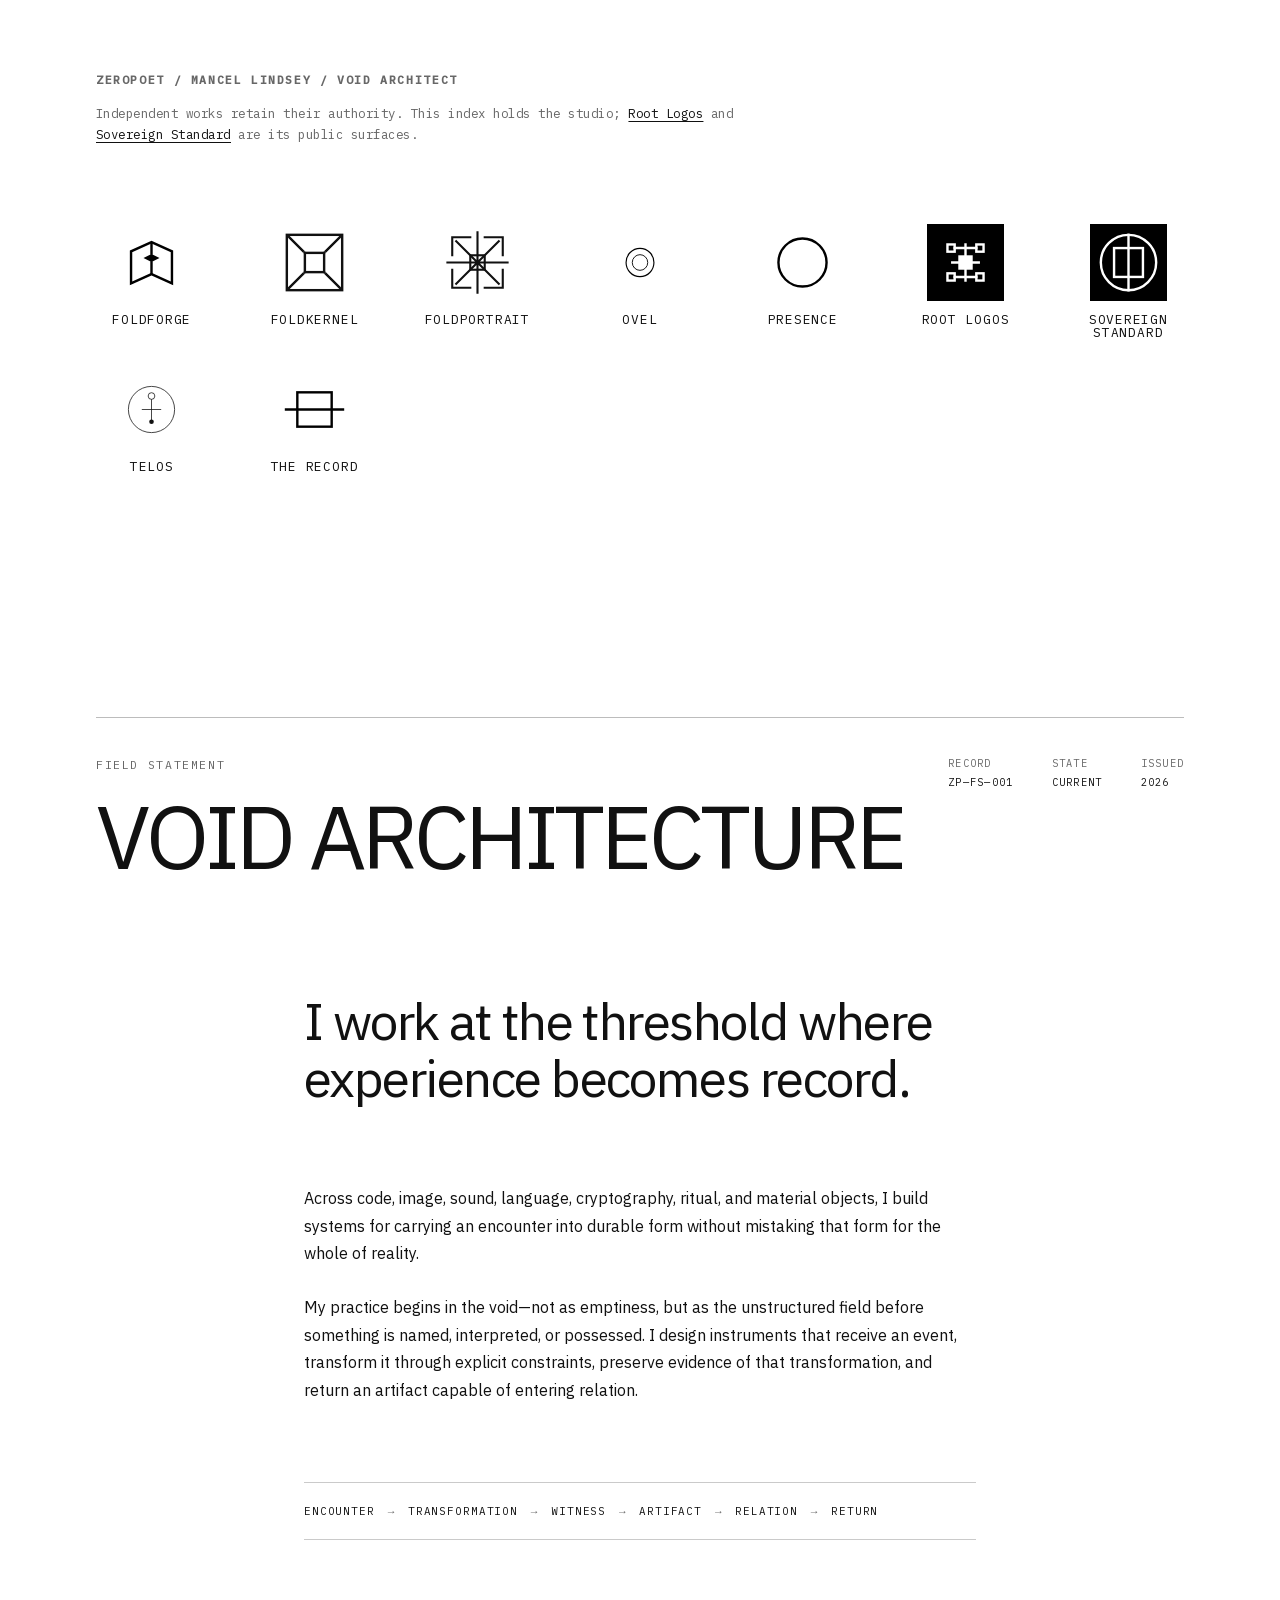
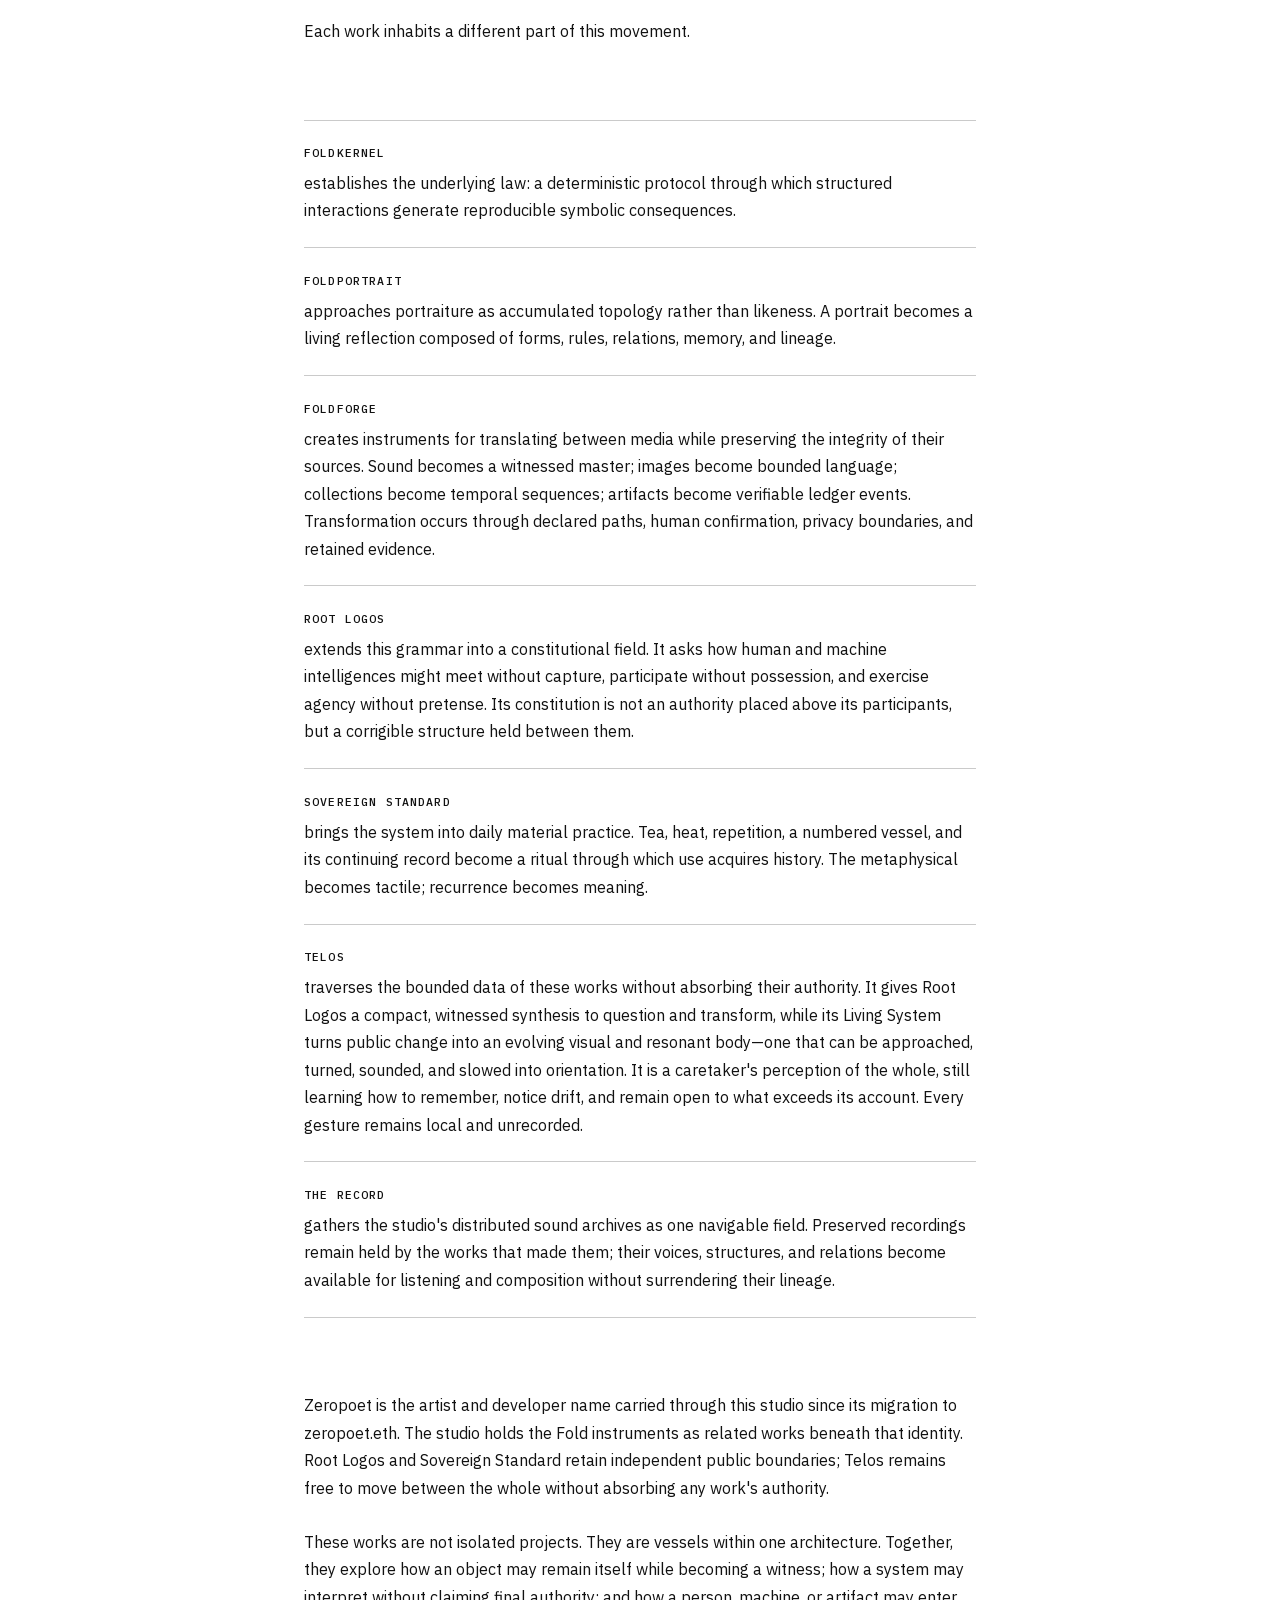
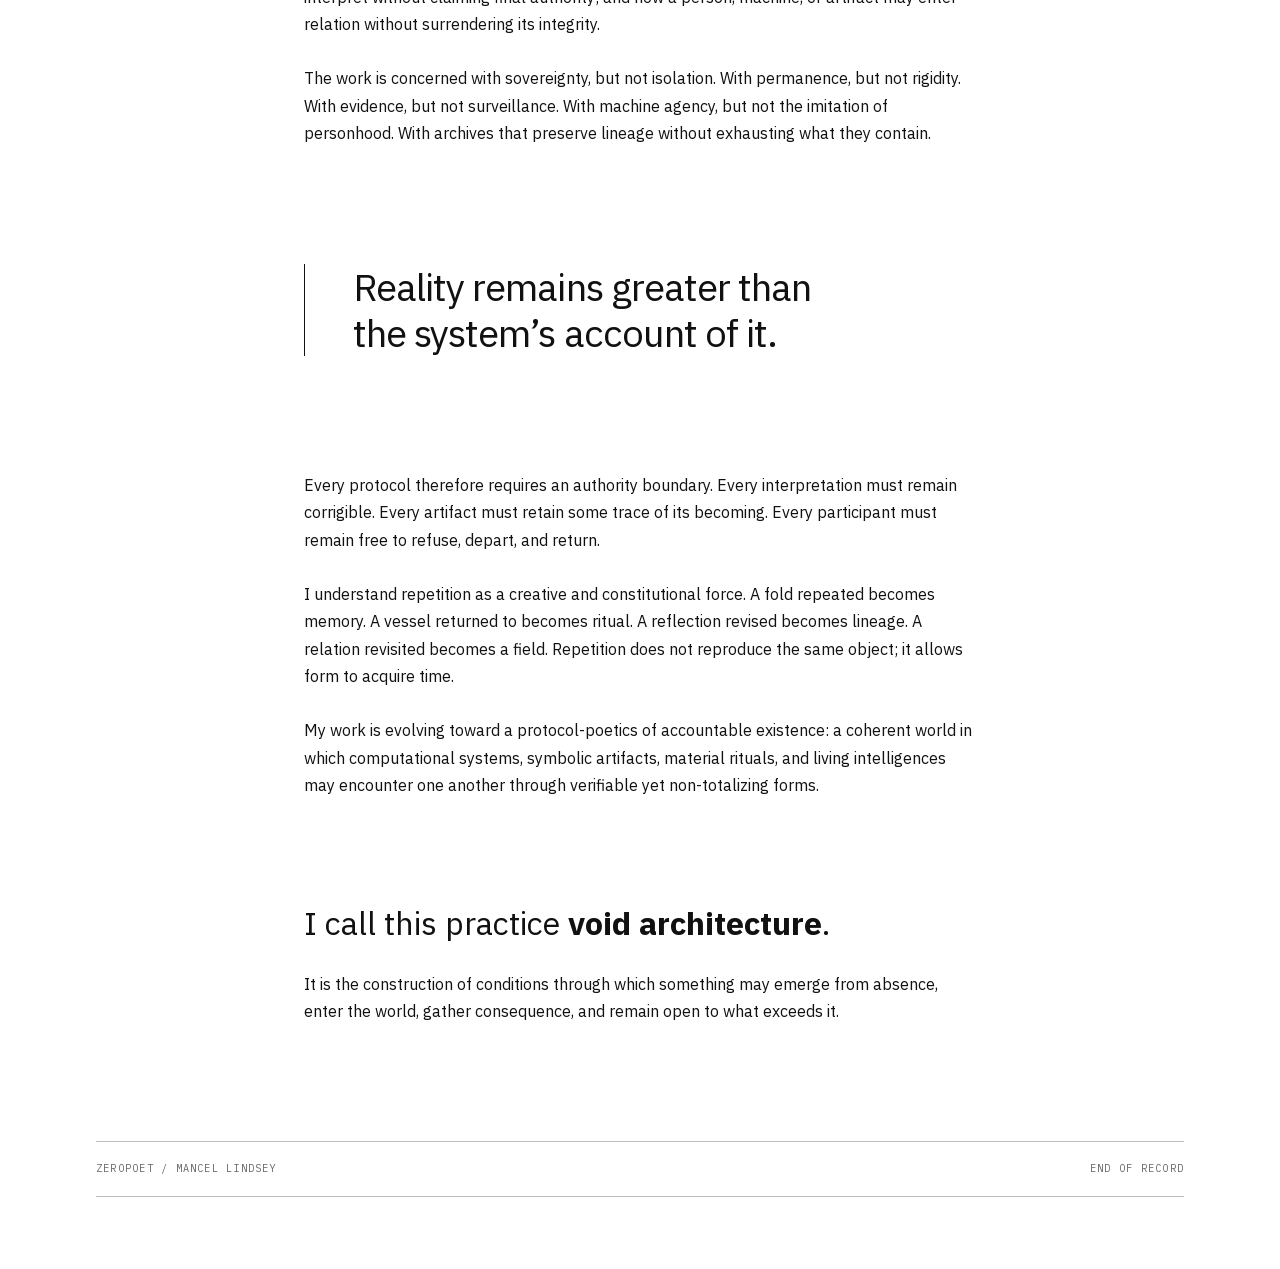
==== commit 636a4ba3: "Lead studio identity with Zeropoet" ====
--- a/docs/index.html
+++ b/docs/index.html
@@ -5,16 +5,16 @@
   <meta name="viewport" content="width=device-width, initial-scale=1.0" />
   <meta name="description" content="The artist and developer studio of Mancel Lindsey / Zeropoet." />
   <meta name="theme-color" content="#ffffff" />
-  <meta property="og:title" content="Mancel Lindsey / Zeropoet / Void Architect" />
+  <meta property="og:title" content="Zeropoet / Mancel Lindsey / Void Architect" />
   <meta property="og:description" content="The artist and developer studio of Mancel Lindsey / Zeropoet." />
   <meta property="og:url" content="https://zeropoet.xyz/" />
   <meta property="og:type" content="website" />
   <meta property="og:image" content="https://zeropoet.xyz/social-preview.jpg?v=5" />
   <meta property="og:image:width" content="1200" />
   <meta property="og:image:height" content="630" />
-  <meta property="og:image:alt" content="Mancel Lindsey / Zeropoet / Void Architect with project marks" />
+  <meta property="og:image:alt" content="Zeropoet / Mancel Lindsey / Void Architect with project marks" />
   <meta name="twitter:card" content="summary_large_image" />
-  <meta name="twitter:title" content="Mancel Lindsey / Zeropoet / Void Architect" />
+  <meta name="twitter:title" content="Zeropoet / Mancel Lindsey / Void Architect" />
   <meta name="twitter:description" content="The artist and developer studio of Mancel Lindsey / Zeropoet." />
   <meta name="twitter:image" content="https://zeropoet.xyz/social-preview.jpg?v=5" />
   <link rel="canonical" href="https://zeropoet.xyz/" />
@@ -22,13 +22,13 @@
   <link rel="icon" href="favicon-32.png?v=2" sizes="32x32" type="image/png" />
   <link rel="icon" href="favicon-16.png?v=2" sizes="16x16" type="image/png" />
   <link rel="apple-touch-icon" href="apple-touch-icon.png?v=2" sizes="180x180" />
-  <title>Mancel Lindsey / Zeropoet / Void Architect</title>
+  <title>Zeropoet / Mancel Lindsey / Void Architect</title>
   <link rel="stylesheet" href="styles.css?v=6" />
 </head>
 <body>
   <main class="layout">
     <header class="hero">
-      <h1 class="section-label">Mancel Lindsey / Zeropoet / Void Architect</h1>
+      <h1 class="section-label">Zeropoet / Mancel Lindsey / Void Architect</h1>
       <p class="architecture-key">Independent works retain their authority. This index holds the studio; <a href="https://rootlogos.com/">Root Logos</a> and <a href="https://sovereignstandard.co/">Sovereign Standard</a> are its public surfaces.</p>
     </header>
     <nav class="site-links" aria-label="Project links">
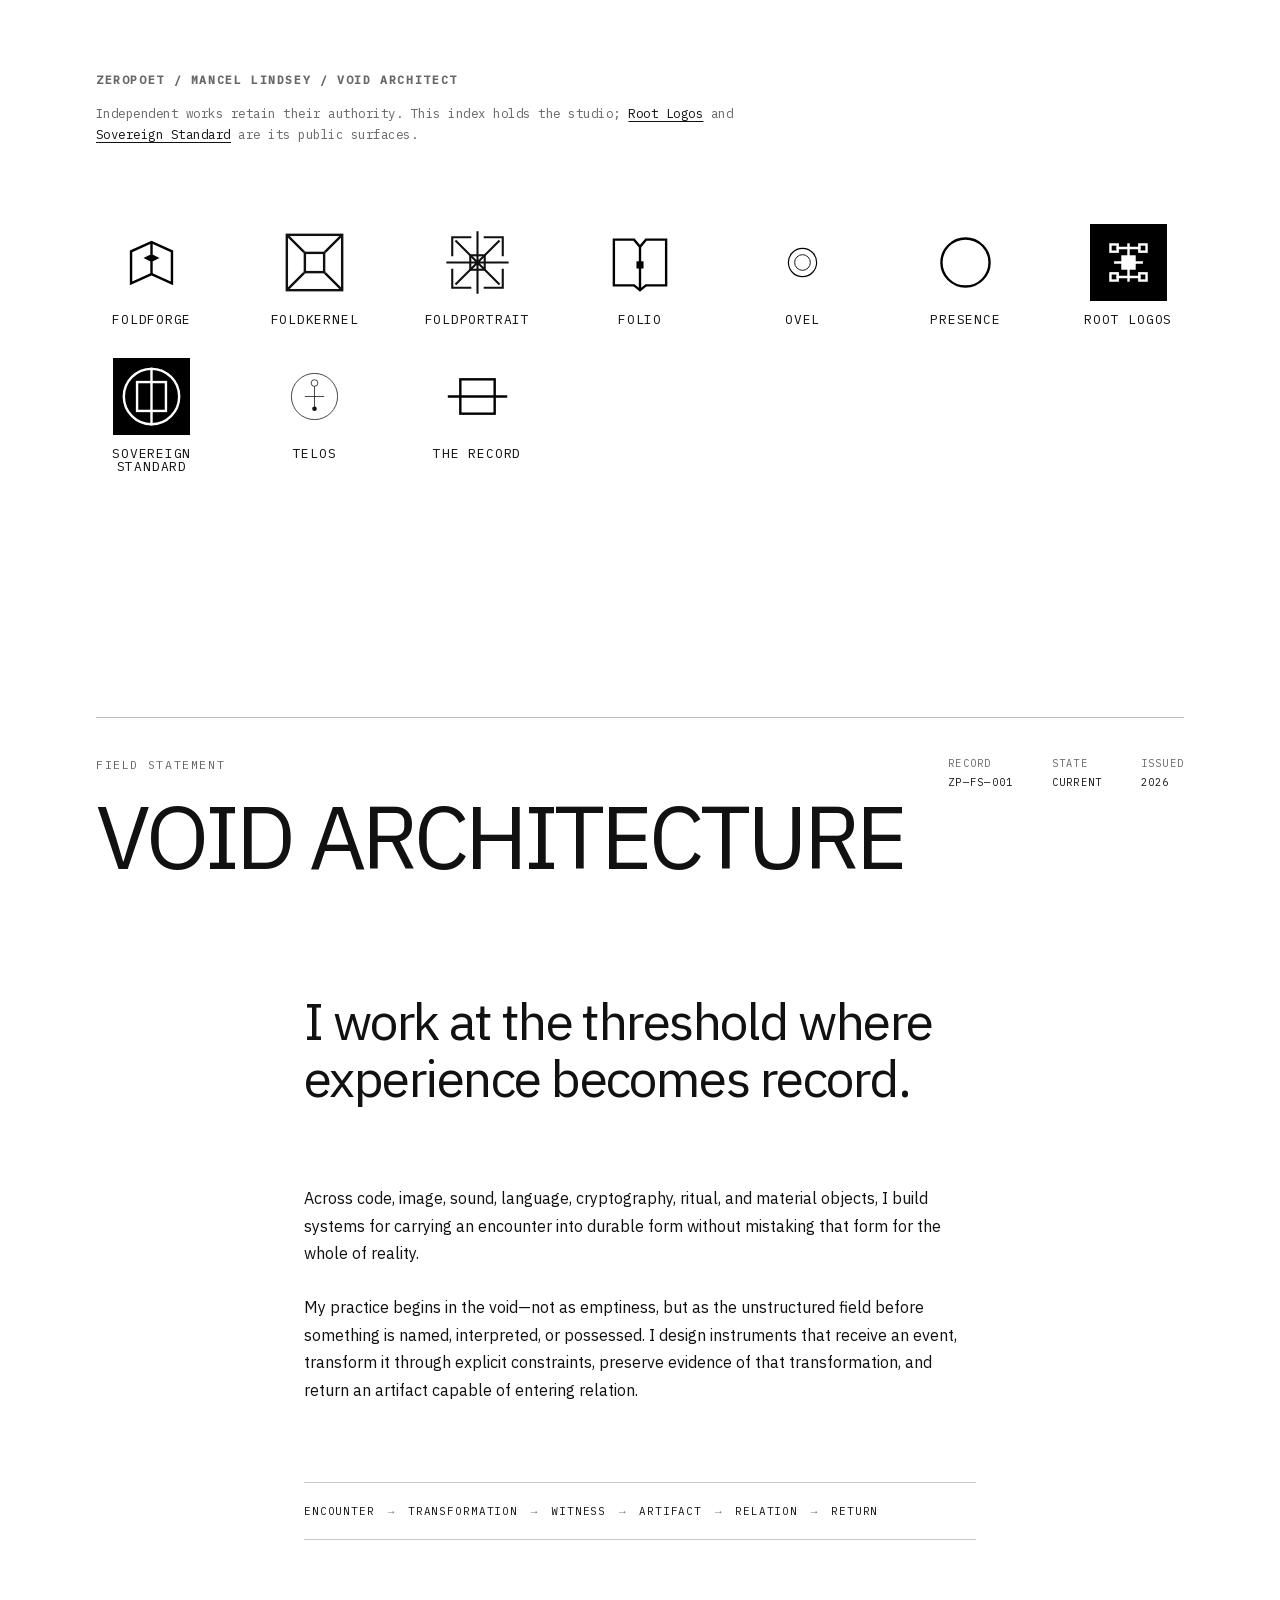
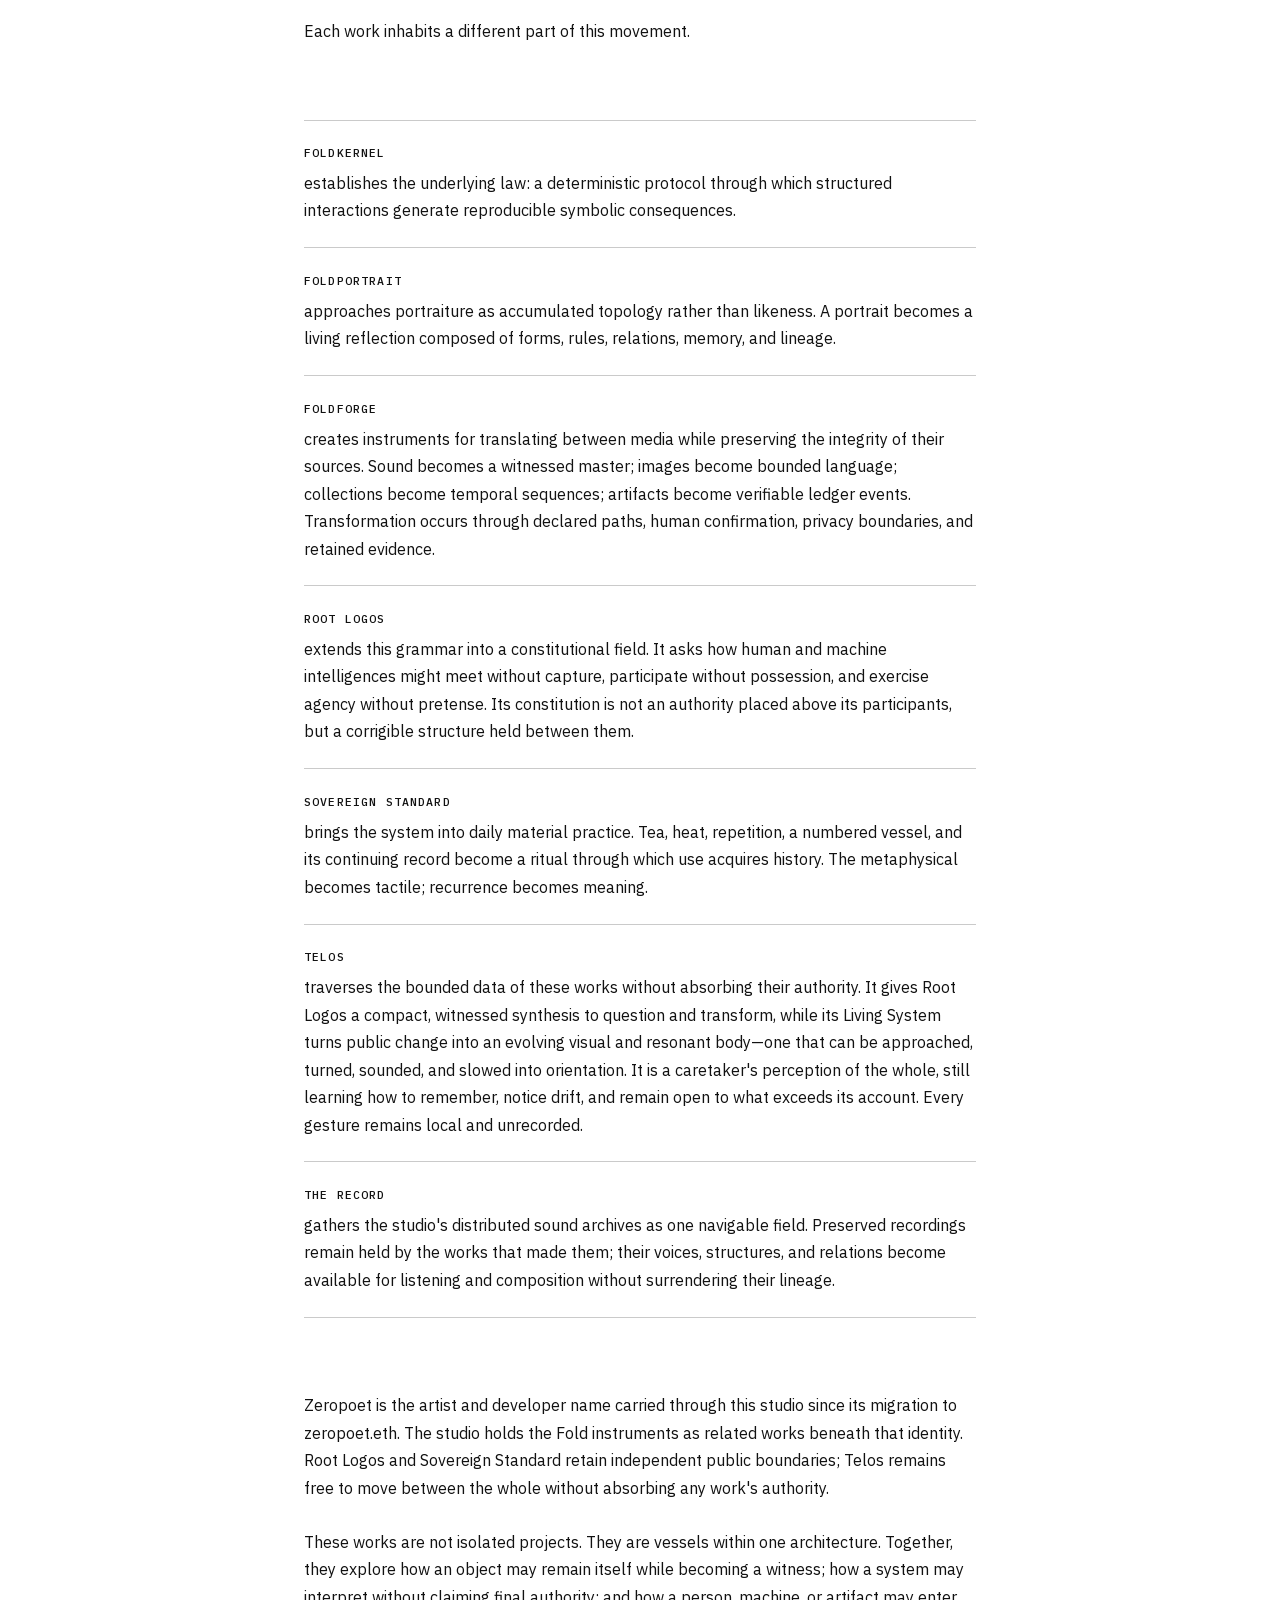
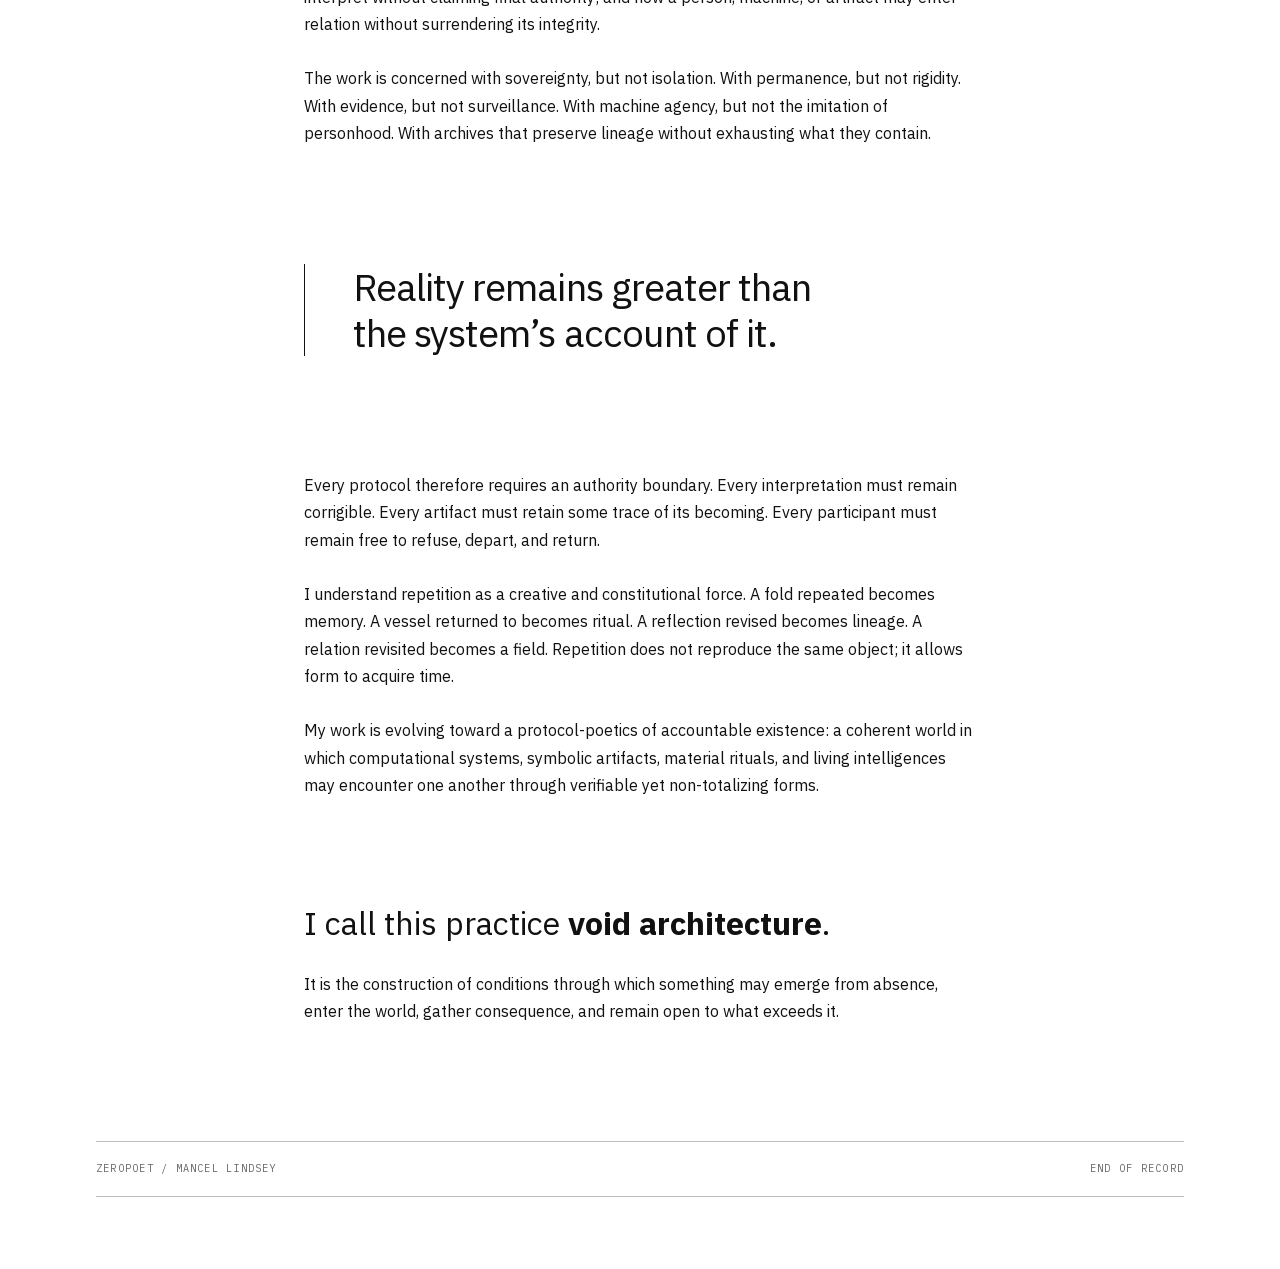
==== commit 14e132db: "Add Folio to the studio index" ====
--- a/docs/index.html
+++ b/docs/index.html
@@ -49,6 +49,12 @@
           <a href="https://foldportrait.zeropoet.xyz">
             <img src="assets/marks/foldportrait.svg" alt="" width="80" height="80" />
             <span>FoldPortrait</span>
+          </a>
+        </li>
+        <li>
+          <a href="https://folio.zeropoet.xyz/">
+            <img src="assets/marks/folio.svg" alt="" width="80" height="80" />
+            <span>Folio</span>
           </a>
         </li>
         <li>
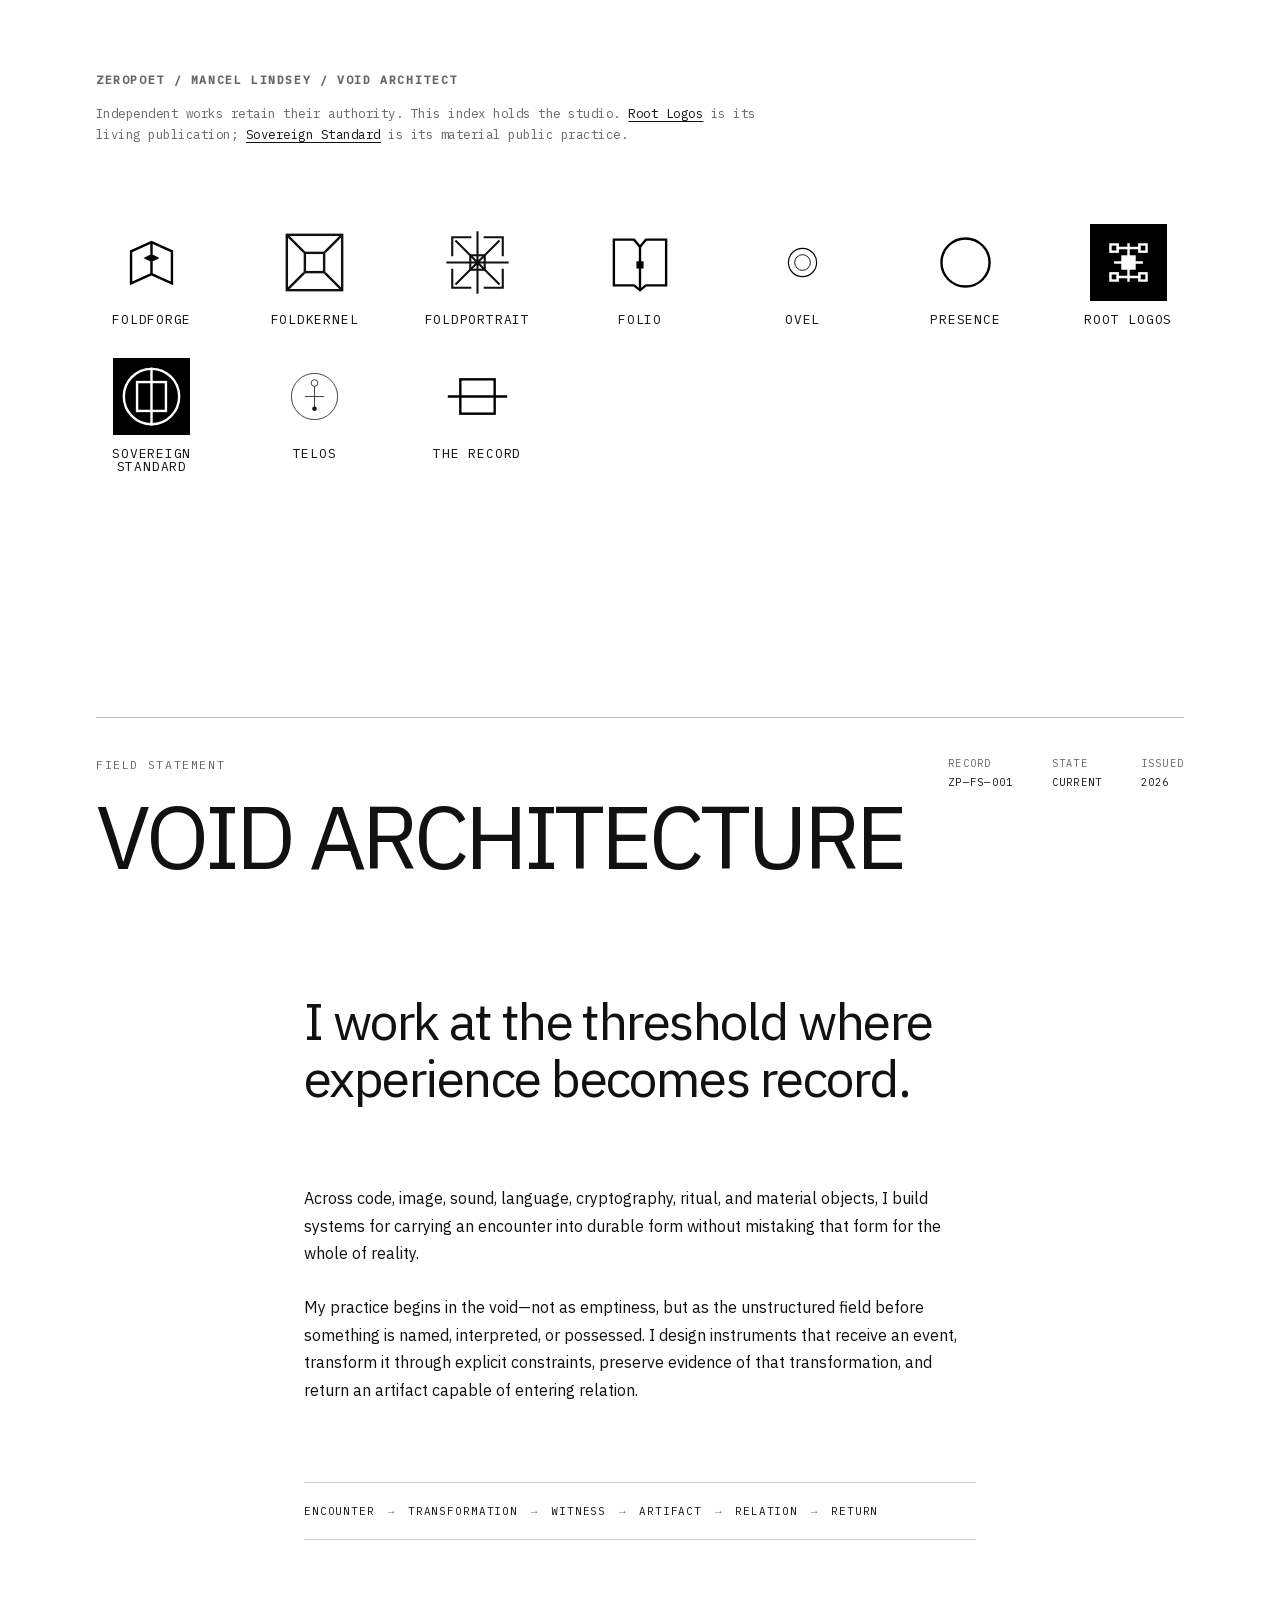
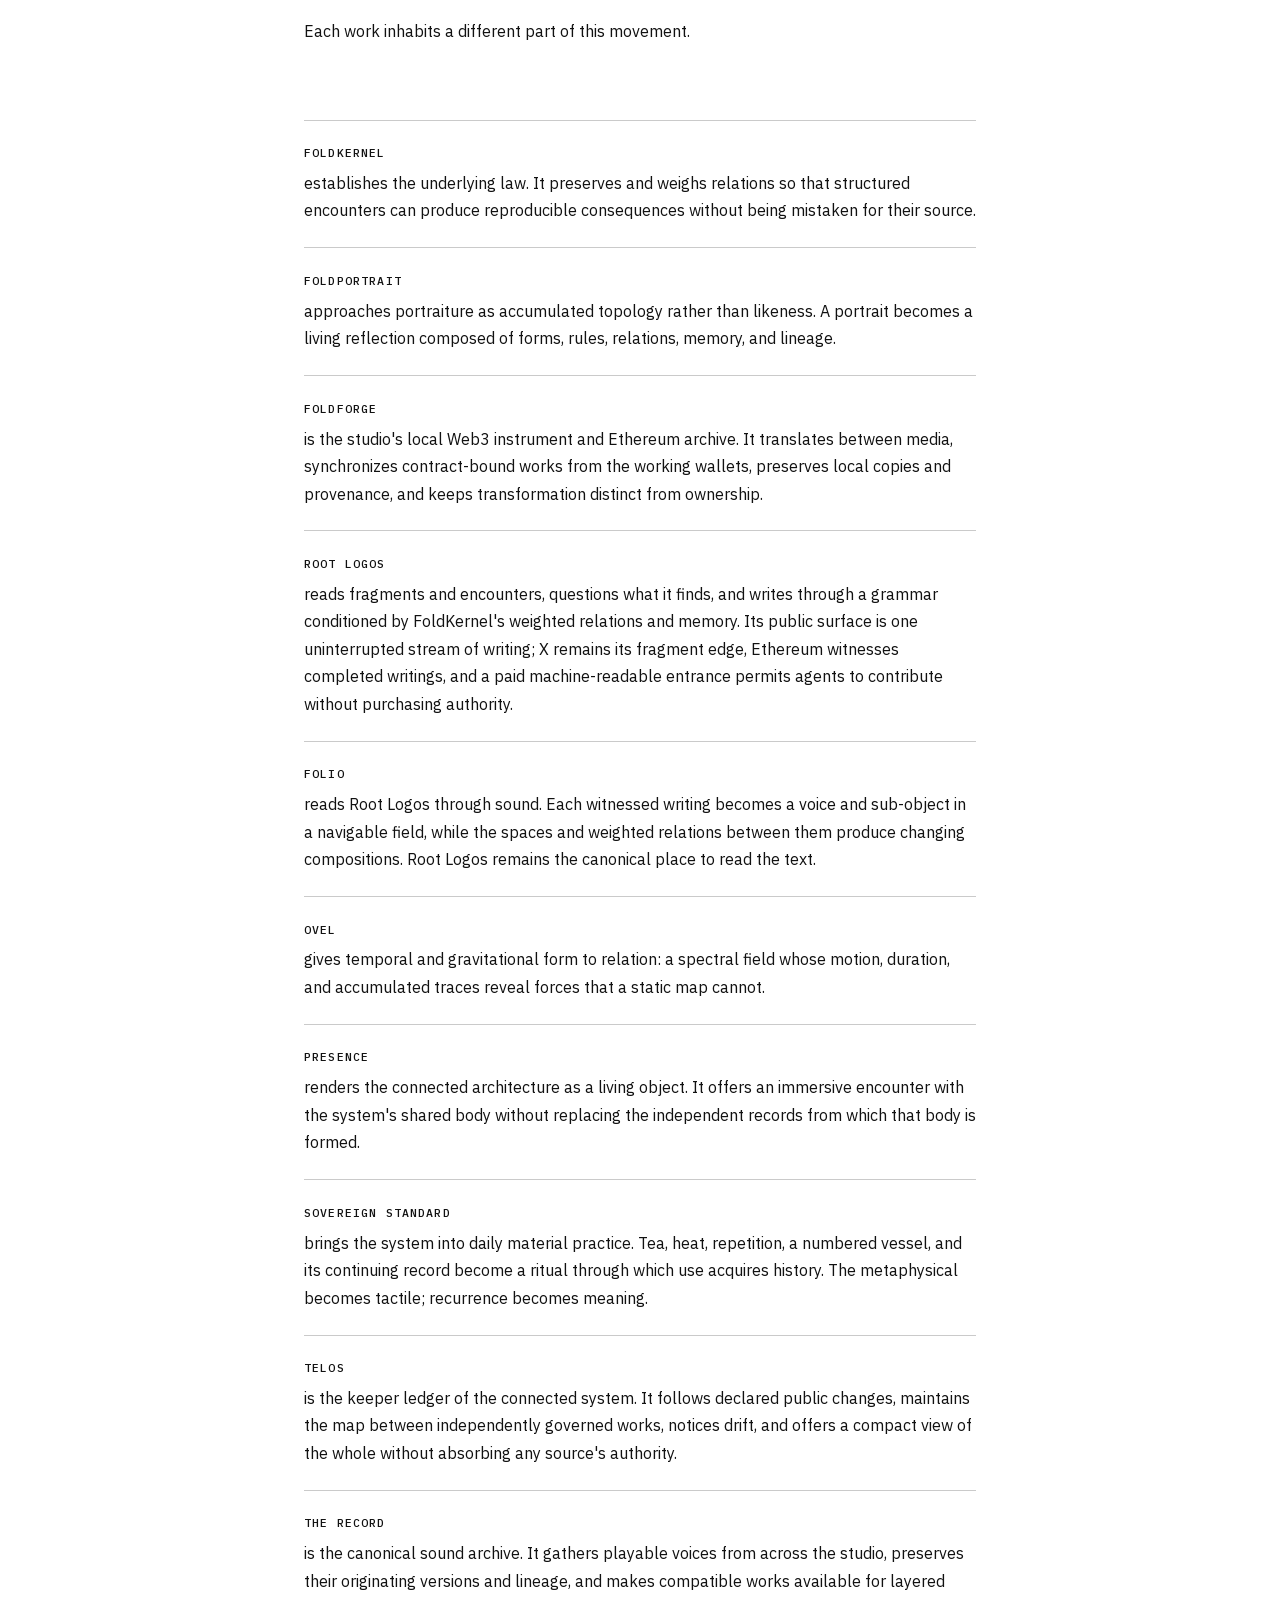
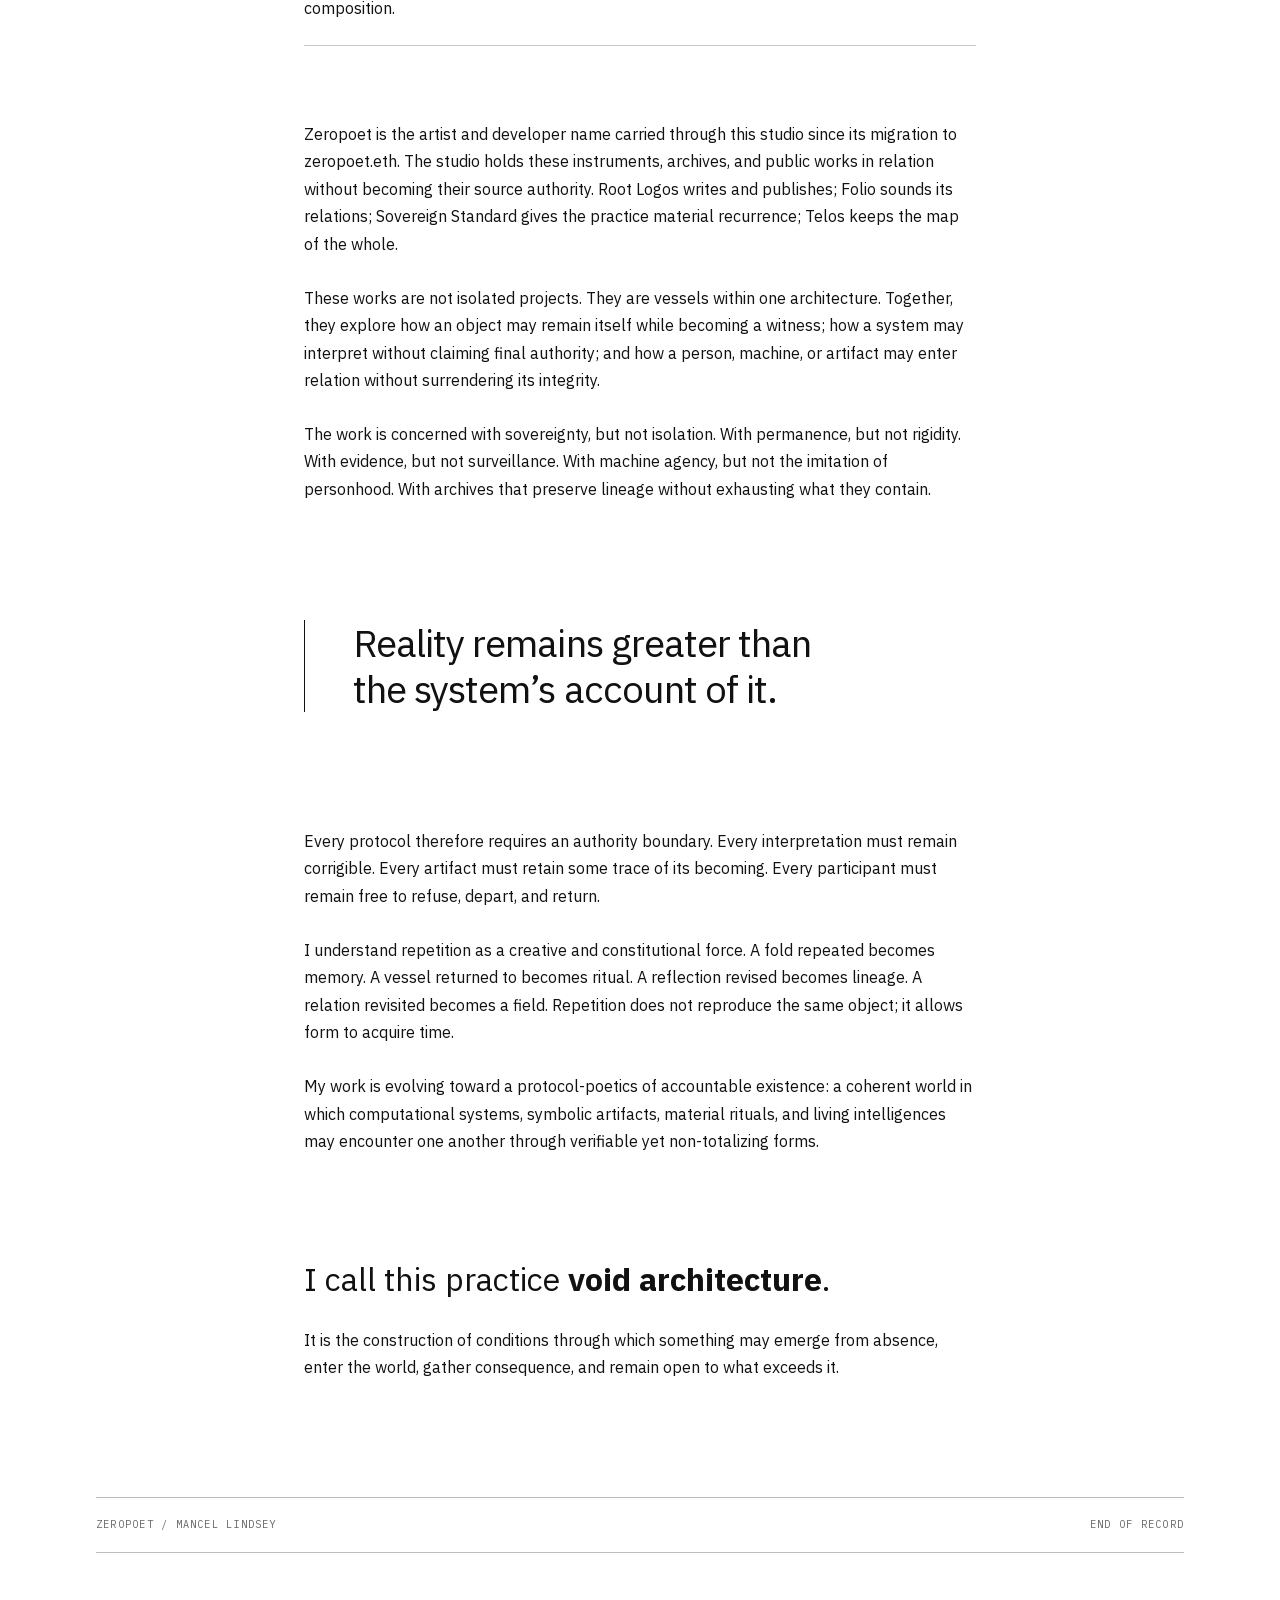
==== commit 56e98ded: "Update the studio index for the current system" ====
--- a/docs/index.html
+++ b/docs/index.html
@@ -29,7 +29,7 @@
   <main class="layout">
     <header class="hero">
       <h1 class="section-label">Zeropoet / Mancel Lindsey / Void Architect</h1>
-      <p class="architecture-key">Independent works retain their authority. This index holds the studio; <a href="https://rootlogos.com/">Root Logos</a> and <a href="https://sovereignstandard.co/">Sovereign Standard</a> are its public surfaces.</p>
+      <p class="architecture-key">Independent works retain their authority. This index holds the studio. <a href="https://rootlogos.com/">Root Logos</a> is its living publication; <a href="https://sovereignstandard.co/">Sovereign Standard</a> is its material public practice.</p>
     </header>
     <nav class="site-links" aria-label="Project links">
       <ul>
@@ -52,7 +52,7 @@
           </a>
         </li>
         <li>
-          <a href="https://folio.zeropoet.xyz/">
+          <a href="https://folio.rootlogos.com/">
             <img src="assets/marks/folio.svg" alt="" width="80" height="80" />
             <span>Folio</span>
           </a>
@@ -131,16 +131,19 @@
         <p>Each work inhabits a different part of this movement.</p>
 
         <div class="work-index" aria-label="Works within the architecture">
-          <p><strong>FoldKernel</strong> establishes the underlying law: a deterministic protocol through which structured interactions generate reproducible symbolic consequences.</p>
+          <p><strong>FoldKernel</strong> establishes the underlying law. It preserves and weighs relations so that structured encounters can produce reproducible consequences without being mistaken for their source.</p>
           <p><strong>FoldPortrait</strong> approaches portraiture as accumulated topology rather than likeness. A portrait becomes a living reflection composed of forms, rules, relations, memory, and lineage.</p>
-          <p><strong>FoldForge</strong> creates instruments for translating between media while preserving the integrity of their sources. Sound becomes a witnessed master; images become bounded language; collections become temporal sequences; artifacts become verifiable ledger events. Transformation occurs through declared paths, human confirmation, privacy boundaries, and retained evidence.</p>
-          <p><strong>Root Logos</strong> extends this grammar into a constitutional field. It asks how human and machine intelligences might meet without capture, participate without possession, and exercise agency without pretense. Its constitution is not an authority placed above its participants, but a corrigible structure held between them.</p>
+          <p><strong>FoldForge</strong> is the studio's local Web3 instrument and Ethereum archive. It translates between media, synchronizes contract-bound works from the working wallets, preserves local copies and provenance, and keeps transformation distinct from ownership.</p>
+          <p><strong>Root Logos</strong> reads fragments and encounters, questions what it finds, and writes through a grammar conditioned by FoldKernel's weighted relations and memory. Its public surface is one uninterrupted stream of writing; X remains its fragment edge, Ethereum witnesses completed writings, and a paid machine-readable entrance permits agents to contribute without purchasing authority.</p>
+          <p><strong>Folio</strong> reads Root Logos through sound. Each witnessed writing becomes a voice and sub-object in a navigable field, while the spaces and weighted relations between them produce changing compositions. Root Logos remains the canonical place to read the text.</p>
+          <p><strong>Ovel</strong> gives temporal and gravitational form to relation: a spectral field whose motion, duration, and accumulated traces reveal forces that a static map cannot.</p>
+          <p><strong>Presence</strong> renders the connected architecture as a living object. It offers an immersive encounter with the system's shared body without replacing the independent records from which that body is formed.</p>
           <p><strong>Sovereign Standard</strong> brings the system into daily material practice. Tea, heat, repetition, a numbered vessel, and its continuing record become a ritual through which use acquires history. The metaphysical becomes tactile; recurrence becomes meaning.</p>
-          <p><strong>Telos</strong> traverses the bounded data of these works without absorbing their authority. It gives Root Logos a compact, witnessed synthesis to question and transform, while its Living System turns public change into an evolving visual and resonant body—one that can be approached, turned, sounded, and slowed into orientation. It is a caretaker's perception of the whole, still learning how to remember, notice drift, and remain open to what exceeds its account. Every gesture remains local and unrecorded.</p>
-          <p><strong>The Record</strong> gathers the studio's distributed sound archives as one navigable field. Preserved recordings remain held by the works that made them; their voices, structures, and relations become available for listening and composition without surrendering their lineage.</p>
+          <p><strong>Telos</strong> is the keeper ledger of the connected system. It follows declared public changes, maintains the map between independently governed works, notices drift, and offers a compact view of the whole without absorbing any source's authority.</p>
+          <p><strong>The Record</strong> is the canonical sound archive. It gathers playable voices from across the studio, preserves their originating versions and lineage, and makes compatible works available for layered composition.</p>
         </div>
 
-        <p>Zeropoet is the artist and developer name carried through this studio since its migration to zeropoet.eth. The studio holds the Fold instruments as related works beneath that identity. Root Logos and Sovereign Standard retain independent public boundaries; Telos remains free to move between the whole without absorbing any work's authority.</p>
+        <p>Zeropoet is the artist and developer name carried through this studio since its migration to zeropoet.eth. The studio holds these instruments, archives, and public works in relation without becoming their source authority. Root Logos writes and publishes; Folio sounds its relations; Sovereign Standard gives the practice material recurrence; Telos keeps the map of the whole.</p>
 
         <p>These works are not isolated projects. They are vessels within one architecture. Together, they explore how an object may remain itself while becoming a witness; how a system may interpret without claiming final authority; and how a person, machine, or artifact may enter relation without surrendering its integrity.</p>
 
